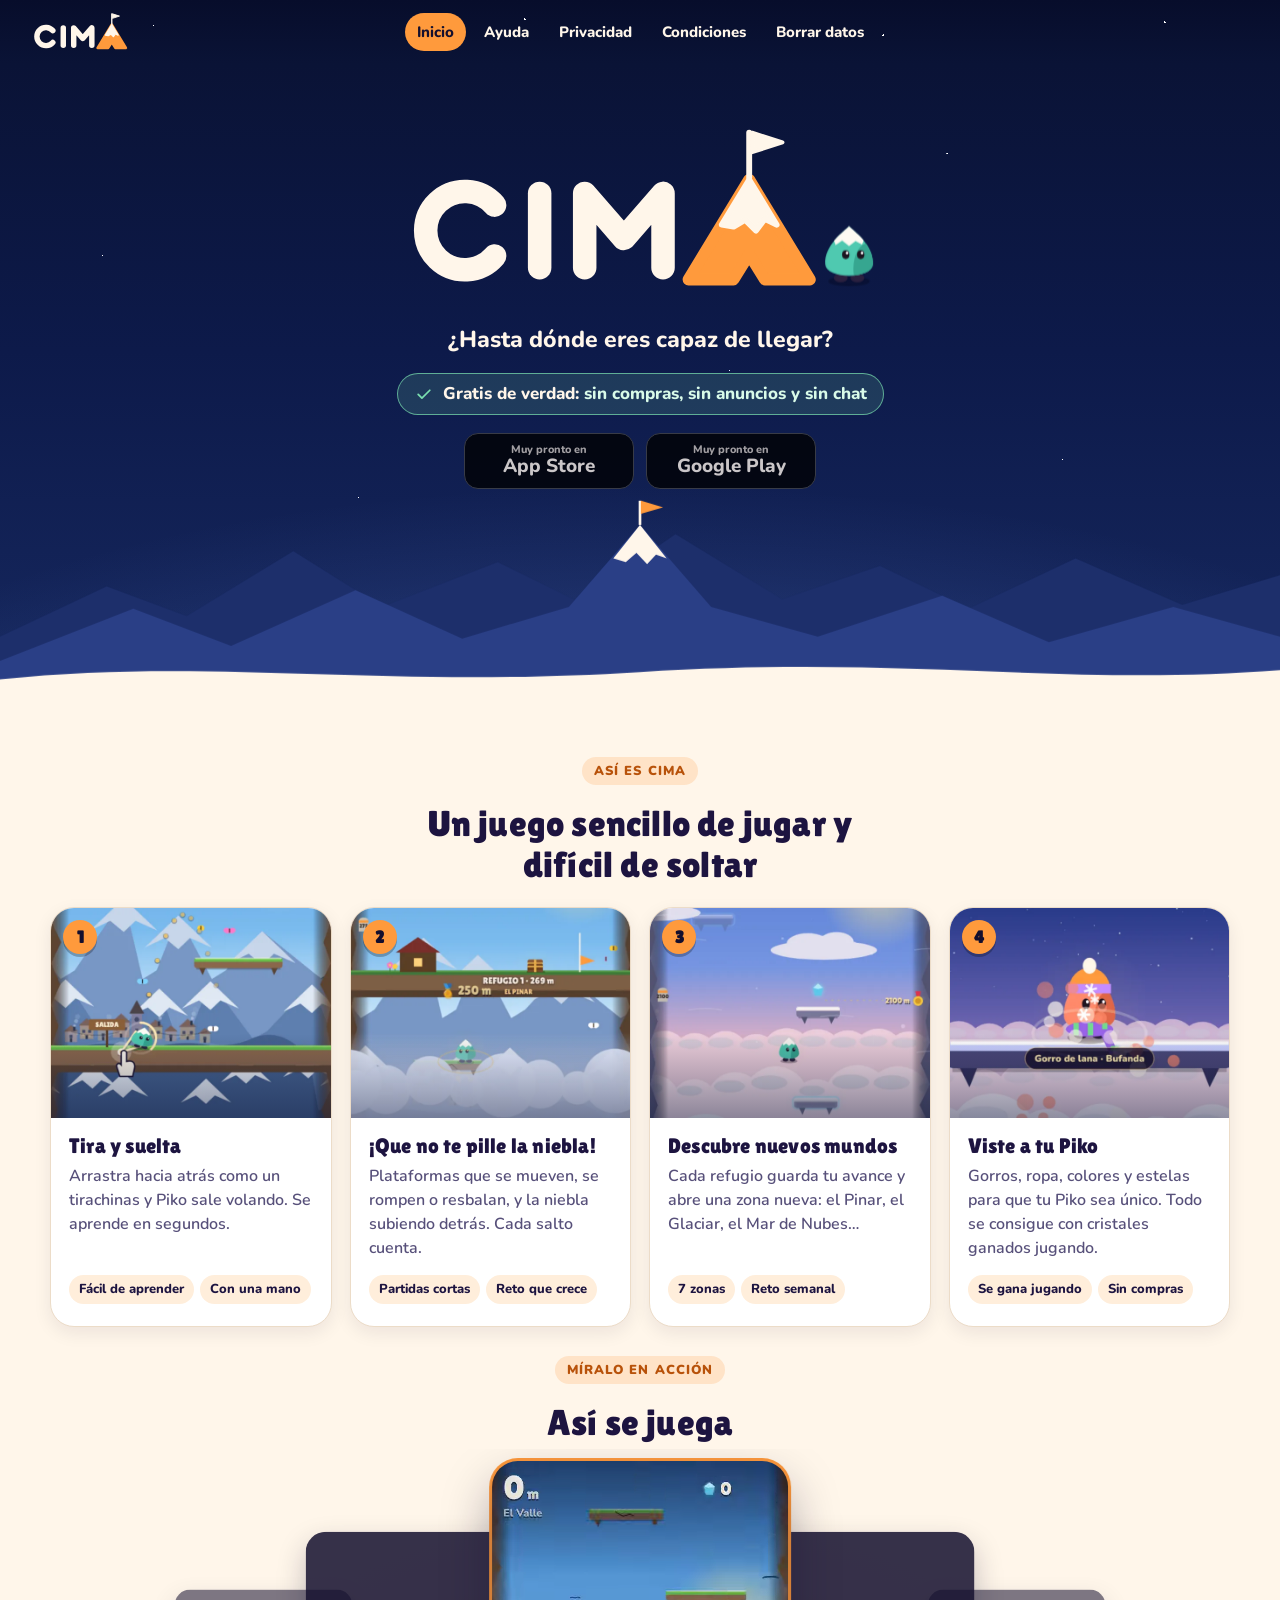
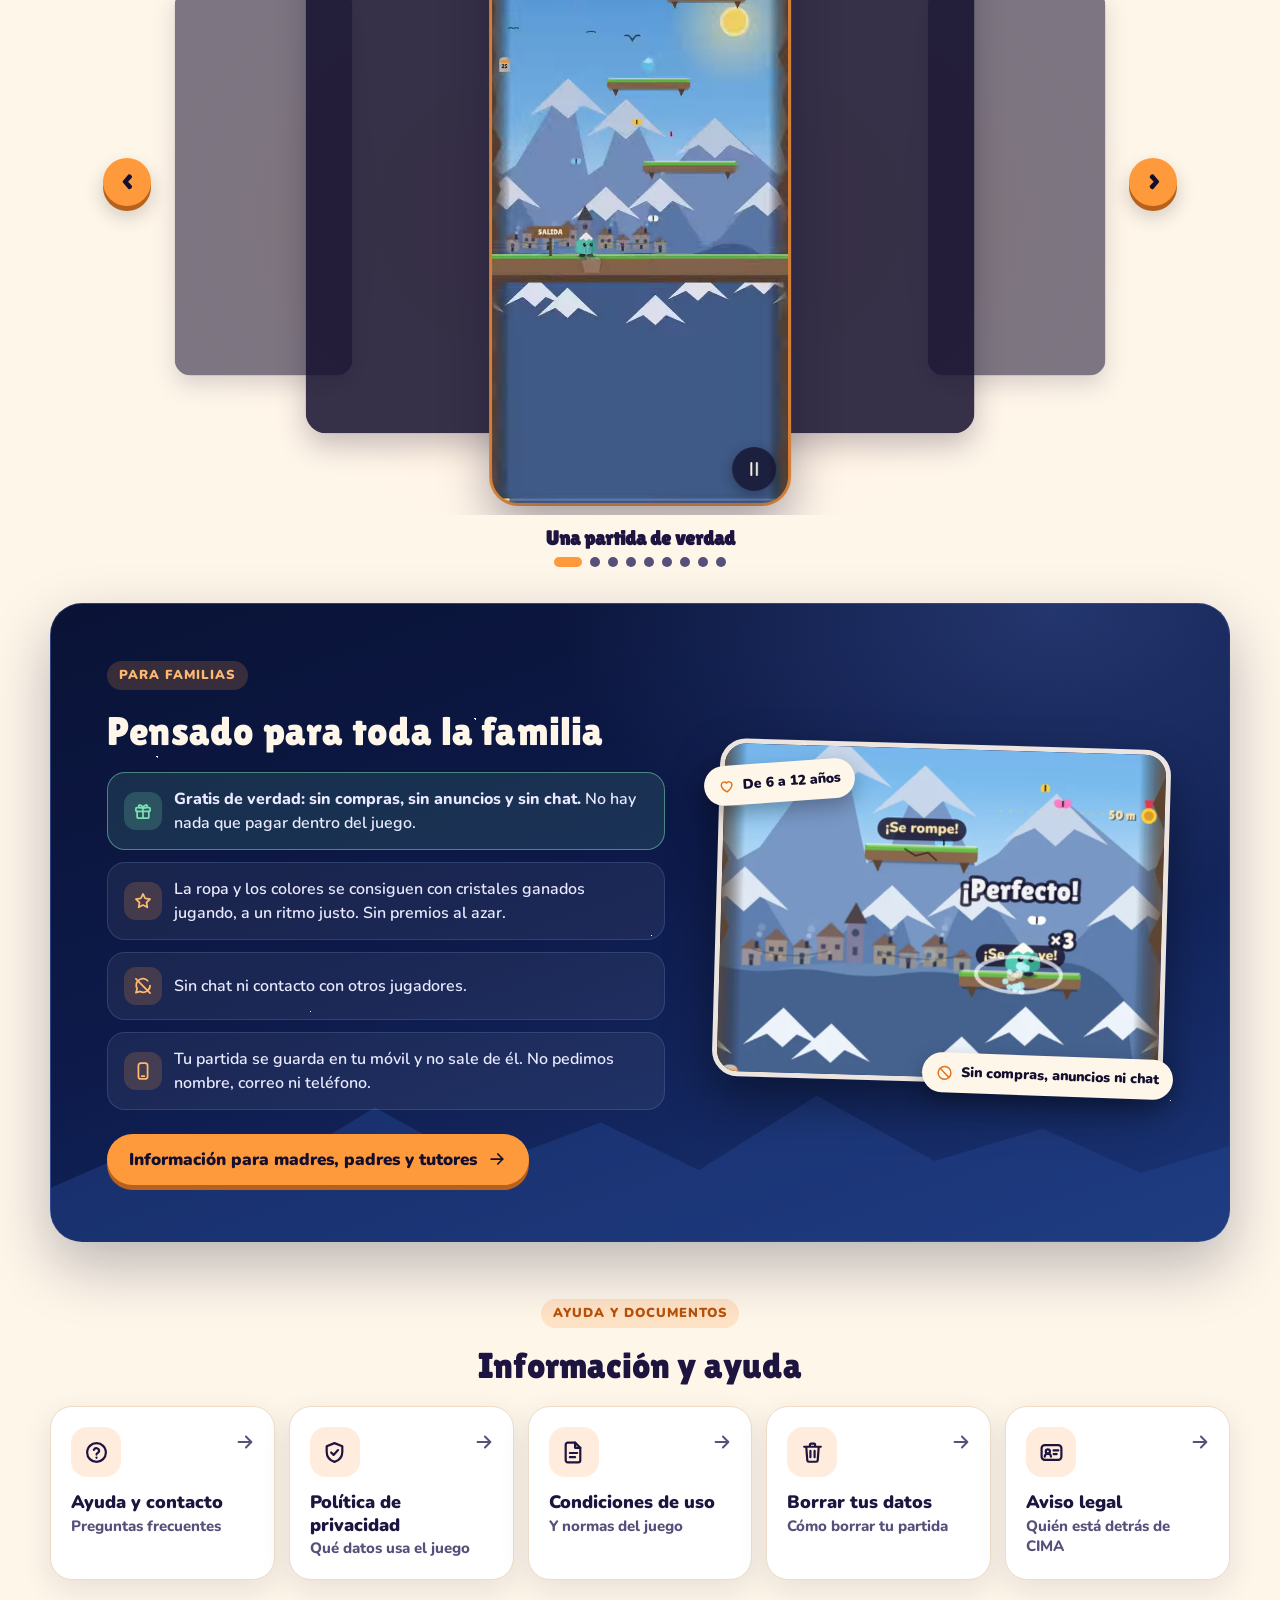
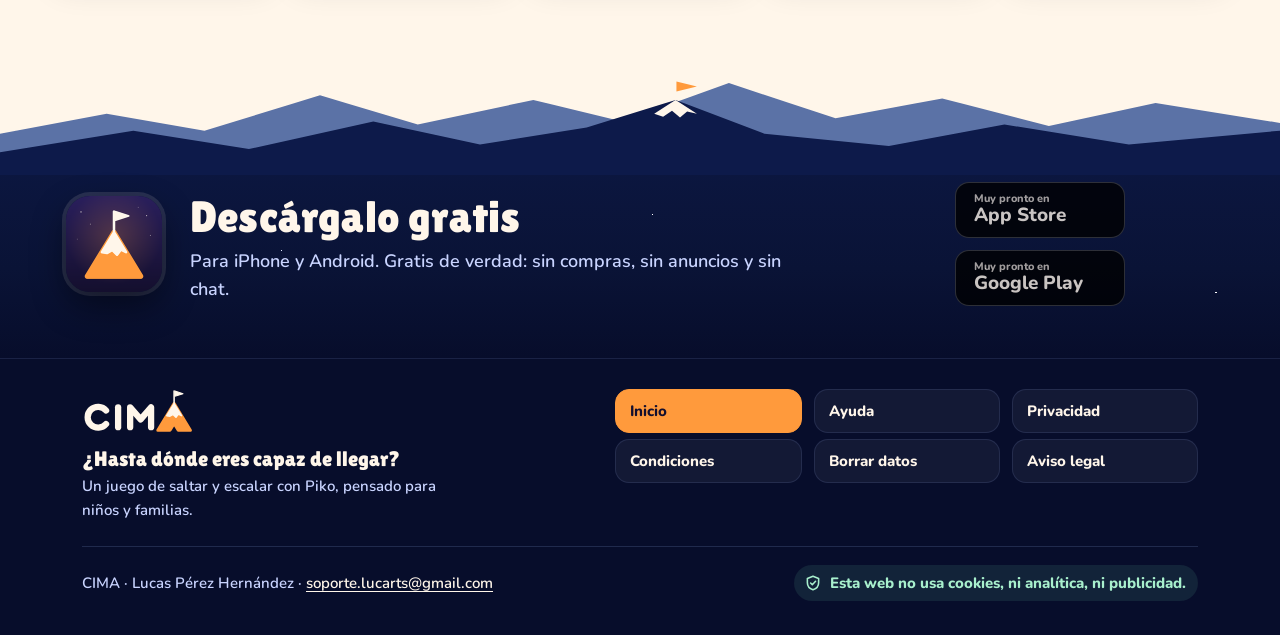
==== index.html @ 3996c9a4 "Add files via upload" ====
<!doctype html>
<html lang="es">
<head>
<meta charset="utf-8">
<meta name="viewport" content="width=device-width,initial-scale=1">
<title>CIMA · Salta hasta la cumbre</title>
<meta name="description" content="CIMA es un juego de saltar y escalar con Piko, pensado para niños y familias. Gratis de verdad: sin compras, sin anuncios y sin chat.">
<meta name="color-scheme" content="dark light">
<meta name="theme-color" content="#140f2e" media="(prefers-color-scheme: dark)">
<meta name="theme-color" content="#fff6ea" media="(prefers-color-scheme: light)">
<meta name="referrer" content="no-referrer">
<link rel="canonical" href="https://lucappsarts.github.io/cima/">
<meta property="og:type" content="website">
<meta property="og:site_name" content="CIMA">
<meta property="og:locale" content="es_ES">
<meta property="og:url" content="https://lucappsarts.github.io/cima/">
<meta property="og:title" content="CIMA · Salta hasta la cumbre">
<meta property="og:description" content="CIMA es un juego de saltar y escalar con Piko, pensado para niños y familias. Gratis de verdad: sin compras, sin anuncios y sin chat.">
<meta property="og:image" content="https://lucappsarts.github.io/cima/img/compartir.png?v=4">
<meta property="og:image:width" content="1024">
<meta property="og:image:height" content="500">
<meta property="og:image:alt" content="CIMA, el juego de saltar y escalar con Piko">
<meta name="twitter:card" content="summary_large_image">
<meta name="twitter:title" content="CIMA · Salta hasta la cumbre">
<meta name="twitter:description" content="CIMA es un juego de saltar y escalar con Piko, pensado para niños y familias. Gratis de verdad: sin compras, sin anuncios y sin chat.">
<meta name="twitter:image" content="https://lucappsarts.github.io/cima/img/compartir.png?v=4">
<link rel="icon" type="image/png" href="favicon.png">
<link rel="apple-touch-icon" href="img/apple-touch-icon.png">
<link rel="stylesheet" href="estilo.css?v=20261030a">
</head>
<body>
<svg class="sprite" width="0" height="0" aria-hidden="true" focusable="false"><defs><symbol fill="none" stroke="currentColor" stroke-width="2.1" stroke-linecap="round" stroke-linejoin="round" id="i-peak" viewBox="0 0 24 24"><path d="M2.5 20 9.5 8.5l3.5 5.5 2.5-3.5 6 9.5z"/><path d="M9.5 8.5v-5l4 1.6-4 1.6"/></symbol><symbol fill="none" stroke="currentColor" stroke-width="2.1" stroke-linecap="round" stroke-linejoin="round" id="i-mail" viewBox="0 0 24 24"><rect x="3" y="5" width="18" height="14" rx="3"/><path d="m4 7.5 8 5.5 8-5.5"/></symbol><symbol fill="none" stroke="currentColor" stroke-width="2.1" stroke-linecap="round" stroke-linejoin="round" id="i-device" viewBox="0 0 24 24"><rect x="6.5" y="2.5" width="11" height="19" rx="3"/><path d="M10.5 18.2h3"/></symbol><symbol fill="none" stroke="currentColor" stroke-width="2.1" stroke-linecap="round" stroke-linejoin="round" id="i-gem" viewBox="0 0 24 24"><path d="M6 3.5h12l3.5 5L12 20.5 2.5 8.5z"/><path d="M2.5 8.5h19M9 3.5l3 5 3-5M8.5 8.5l3.5 12 3.5-12"/></symbol><symbol fill="none" stroke="currentColor" stroke-width="2.1" stroke-linecap="round" stroke-linejoin="round" id="i-trash" viewBox="0 0 24 24"><path d="M4 6.5h16M9.5 6.5v-2a1 1 0 0 1 1-1h3a1 1 0 0 1 1 1v2M6 6.5l1 13a1.5 1.5 0 0 0 1.5 1.4h7a1.5 1.5 0 0 0 1.5-1.4l1-13M10 10.5v6M14 10.5v6"/></symbol><symbol fill="none" stroke="currentColor" stroke-width="2.1" stroke-linecap="round" stroke-linejoin="round" id="i-alert" viewBox="0 0 24 24"><path d="M10.3 4.2 2.6 17.6a2 2 0 0 0 1.7 2.9h15.4a2 2 0 0 0 1.7-2.9L13.7 4.2a2 2 0 0 0-3.4 0z"/><path d="M12 9.5V14M12 17.2v.1"/></symbol><symbol fill="none" stroke="currentColor" stroke-width="2.1" stroke-linecap="round" stroke-linejoin="round" id="i-smile" viewBox="0 0 24 24"><circle cx="12" cy="12" r="9"/><path d="M8.5 14.5c1.8 2 5.2 2 7 0M9 9.5v.5M15 9.5v.5"/></symbol><symbol fill="none" stroke="currentColor" stroke-width="2.1" stroke-linecap="round" stroke-linejoin="round" id="i-cake" viewBox="0 0 24 24"><path d="M4 20.5h16M5 20.5v-7a2 2 0 0 1 2-2h10a2 2 0 0 1 2 2v7"/><path d="M5 15.5c1.5 1.2 3 1.2 4.5 0s3-1.2 4.5 0 3 1.2 4.5 0M12 11.5v-3M12 6c-.9-.8-.9-1.9 0-3.3.9 1.4.9 2.5 0 3.3z"/></symbol><symbol fill="none" stroke="currentColor" stroke-width="2.1" stroke-linecap="round" stroke-linejoin="round" id="i-family" viewBox="0 0 24 24"><circle cx="7.5" cy="5.5" r="2.5"/><circle cx="16.5" cy="5.5" r="2.5"/><circle cx="12" cy="12.5" r="2"/><path d="M3 20v-5.5a4.5 4.5 0 0 1 7.2-3.6M21 20v-5.5a4.5 4.5 0 0 0-7.2-3.6M8.8 20.5V19a3.2 3.2 0 0 1 6.4 0v1.5"/></symbol><symbol fill="none" stroke="currentColor" stroke-width="2.1" stroke-linecap="round" stroke-linejoin="round" id="i-ban" viewBox="0 0 24 24"><circle cx="12" cy="12" r="9"/><path d="m5.7 5.7 12.6 12.6"/></symbol><symbol fill="none" stroke="currentColor" stroke-width="2.1" stroke-linecap="round" stroke-linejoin="round" id="i-game" viewBox="0 0 24 24"><path d="M7 7.5h10a5 5 0 0 1 4.8 6.3l-.8 3a2.6 2.6 0 0 1-4.4 1.1L14.5 16h-5l-2.1 1.9A2.6 2.6 0 0 1 3 16.8l-.8-3A5 5 0 0 1 7 7.5z"/><path d="M8 10.5v3M6.5 12h3M15.5 11.2v.1M17.5 13v.1"/></symbol><symbol fill="none" stroke="currentColor" stroke-width="2.1" stroke-linecap="round" stroke-linejoin="round" id="i-shirt" viewBox="0 0 24 24"><path d="M8.5 3.5 3 6.5l2 4.2 2-.9v10.7h10V9.8l2 .9 2-4.2-5.5-3c-.5 1.6-1.9 2.6-3.5 2.6S9 5.1 8.5 3.5z"/></symbol><symbol fill="none" stroke="currentColor" stroke-width="2.1" stroke-linecap="round" stroke-linejoin="round" id="i-gift" viewBox="0 0 24 24"><rect x="3.5" y="8" width="17" height="4.5" rx="1"/><path d="M5 12.5v7a1 1 0 0 0 1 1h12a1 1 0 0 0 1-1v-7M12 8v12.5M12 8C10.5 4 6.5 4 7 6.5S12 8 12 8zm0 0c1.5-4 5.5-4 5-1.5S12 8 12 8z"/></symbol><symbol fill="none" stroke="currentColor" stroke-width="2.1" stroke-linecap="round" stroke-linejoin="round" id="i-heart" viewBox="0 0 24 24"><path d="M12 20s-7.5-4.5-7.5-10A4.2 4.2 0 0 1 12 7.6 4.2 4.2 0 0 1 19.5 10c0 5.5-7.5 10-7.5 10z"/></symbol><symbol fill="none" stroke="currentColor" stroke-width="2.1" stroke-linecap="round" stroke-linejoin="round" id="i-user" viewBox="0 0 24 24"><circle cx="12" cy="8" r="4"/><path d="M4.5 20.5a7.5 7.5 0 0 1 15 0"/></symbol><symbol fill="none" stroke="currentColor" stroke-width="2.1" stroke-linecap="round" stroke-linejoin="round" id="i-image" viewBox="0 0 24 24"><rect x="3" y="4" width="18" height="16" rx="3"/><circle cx="9" cy="9.5" r="1.8"/><path d="m4 18 5-5 4 4 2.5-2.5L20 19"/></symbol><symbol fill="none" stroke="currentColor" stroke-width="2.1" stroke-linecap="round" stroke-linejoin="round" id="i-shield" viewBox="0 0 24 24"><path d="M12 3 4.5 6v5.5c0 4.5 3.2 8 7.5 9.5 4.3-1.5 7.5-5 7.5-9.5V6z"/><path d="m8.8 12 2.3 2.3 4.3-4.6"/></symbol><symbol fill="none" stroke="currentColor" stroke-width="2.1" stroke-linecap="round" stroke-linejoin="round" id="i-lock" viewBox="0 0 24 24"><rect x="4.5" y="10.5" width="15" height="10" rx="2.5"/><path d="M8 10.5v-3a4 4 0 0 1 8 0v3M12 14.5V17"/></symbol><symbol fill="none" stroke="currentColor" stroke-width="2.1" stroke-linecap="round" stroke-linejoin="round" id="i-chatoff" viewBox="0 0 24 24"><path d="M20.5 11.5a8 8 0 0 1-11.8 7L3.5 20 5 15.4a8 8 0 0 1 12.6-9.7"/><path d="m3.5 3.5 17 17"/></symbol><symbol fill="none" stroke="currentColor" stroke-width="2.1" stroke-linecap="round" stroke-linejoin="round" id="i-help" viewBox="0 0 24 24"><circle cx="12" cy="12" r="9"/><path d="M9.5 9.5a2.6 2.6 0 0 1 5 1c0 1.7-2.5 2-2.5 3.5M12 17v.1"/></symbol><symbol fill="none" stroke="currentColor" stroke-width="2.1" stroke-linecap="round" stroke-linejoin="round" id="i-doc" viewBox="0 0 24 24"><path d="M6.5 2.5h7l5 5v12a2 2 0 0 1-2 2h-10a2 2 0 0 1-2-2v-15a2 2 0 0 1 2-2z"/><path d="M13.5 2.5v5h5M8.5 12.5h7M8.5 16.5h5"/></symbol><symbol fill="none" stroke="currentColor" stroke-width="2.1" stroke-linecap="round" stroke-linejoin="round" id="i-idcard" viewBox="0 0 24 24"><rect x="2.5" y="5" width="19" height="14" rx="3"/><circle cx="8.5" cy="11" r="2"/><path d="M5.5 16a3 3 0 0 1 6 0M14 10h4.5M14 13.5h3"/></symbol><symbol fill="none" stroke="currentColor" stroke-width="2.1" stroke-linecap="round" stroke-linejoin="round" id="i-arrow-r" viewBox="0 0 24 24"><path d="M5 12h14M13 6l6 6-6 6"/></symbol><symbol fill="none" stroke="currentColor" stroke-width="2.1" stroke-linecap="round" stroke-linejoin="round" id="i-arrow-up" viewBox="0 0 24 24"><path d="M12 19V5M6 11l6-6 6 6"/></symbol><symbol fill="none" stroke="currentColor" stroke-width="2.1" stroke-linecap="round" stroke-linejoin="round" id="i-check" viewBox="0 0 24 24"><path d="m5 12.5 4.5 4.5L19 7.5"/></symbol><symbol fill="none" stroke="currentColor" stroke-width="2.1" stroke-linecap="round" stroke-linejoin="round" id="i-star" viewBox="0 0 24 24"><path d="m12 3.5 2.6 5.3 5.9.9-4.3 4.1 1 5.8L12 16.9l-5.2 2.7 1-5.8-4.3-4.1 5.9-.9z"/></symbol><symbol fill="none" stroke="currentColor" stroke-width="2.1" stroke-linecap="round" stroke-linejoin="round" id="i-bag" viewBox="0 0 24 24"><path d="M5 7.5h14l-1.2 12a1.5 1.5 0 0 1-1.5 1.4H7.7a1.5 1.5 0 0 1-1.5-1.4z"/><path d="M8.5 9.5V7a3.5 3.5 0 0 1 7 0v2.5"/></symbol><symbol fill="none" stroke="currentColor" stroke-width="2.1" stroke-linecap="round" stroke-linejoin="round" id="i-chat" viewBox="0 0 24 24"><path d="M20.5 11.5a8 8 0 0 1-11.8 7L3.5 20 5 15.4a8 8 0 1 1 15.5-3.9z"/><path d="M8.5 11.5h.1M12 11.5h.1M15.5 11.5h.1"/></symbol><symbol fill="none" stroke="currentColor" stroke-width="2.1" stroke-linecap="round" stroke-linejoin="round" id="i-phone" viewBox="0 0 24 24"><path d="M5 3.5h3.5l1.8 4.5-2.3 1.5a11 11 0 0 0 6.5 6.5l1.5-2.3 4.5 1.8V19a1.5 1.5 0 0 1-1.5 1.5A16 16 0 0 1 3.5 5 1.5 1.5 0 0 1 5 3.5z"/></symbol><symbol fill="none" stroke="currentColor" stroke-width="2.1" stroke-linecap="round" stroke-linejoin="round" id="i-clock" viewBox="0 0 24 24"><circle cx="12" cy="12" r="9"/><path d="M12 7v5l3 2"/></symbol><symbol fill="none" stroke="currentColor" stroke-width="2.1" stroke-linecap="round" stroke-linejoin="round" id="i-download" viewBox="0 0 24 24"><path d="M12 3.5v11M7 10l5 5 5-5M4.5 19.5h15"/></symbol><symbol fill="none" stroke="currentColor" stroke-width="2.1" stroke-linecap="round" stroke-linejoin="round" id="i-scale" viewBox="0 0 24 24"><path d="M12 3.5v17M7 20.5h10M5 7h14M5 7l-2.5 6a2.5 2.5 0 0 0 5 0zM19 7l-2.5 6a2.5 2.5 0 0 0 5 0z"/></symbol><symbol fill="none" stroke="currentColor" stroke-width="2.1" stroke-linecap="round" stroke-linejoin="round" id="i-link" viewBox="0 0 24 24"><path d="M10 14a4 4 0 0 0 5.7 0l3-3a4 4 0 0 0-5.7-5.7l-1 1"/><path d="M14 10a4 4 0 0 0-5.7 0l-3 3a4 4 0 0 0 5.7 5.7l1-1"/></symbol><symbol fill="none" stroke="currentColor" stroke-width="2.1" stroke-linecap="round" stroke-linejoin="round" id="i-compass" viewBox="0 0 24 24"><circle cx="12" cy="12" r="9"/><path d="m15.5 8.5-2 5-5 2 2-5z"/></symbol><symbol fill="none" stroke="currentColor" stroke-width="2.1" stroke-linecap="round" stroke-linejoin="round" id="i-school" viewBox="0 0 24 24"><path d="m2.5 9 9.5-5 9.5 5-9.5 5z"/><path d="M6.5 11v5c1.5 1.5 3.5 2.2 5.5 2.2s4-.7 5.5-2.2v-5M21.5 9v5"/></symbol><symbol fill="none" stroke="currentColor" stroke-width="2.1" stroke-linecap="round" stroke-linejoin="round" id="i-tag" viewBox="0 0 24 24"><path d="M3.5 12.2V4.5a1 1 0 0 1 1-1h7.7l8.3 8.3a1.5 1.5 0 0 1 0 2.1l-6.6 6.6a1.5 1.5 0 0 1-2.1 0z"/><circle cx="8" cy="8" r="1.3"/></symbol><symbol fill="none" stroke="currentColor" stroke-width="2.1" stroke-linecap="round" stroke-linejoin="round" id="i-sliders" viewBox="0 0 24 24"><path d="M4 7h10M18 7h2M4 17h4M12 17h8"/><circle cx="16" cy="7" r="2"/><circle cx="10" cy="17" r="2"/></symbol><symbol fill="none" stroke="currentColor" stroke-width="2.1" stroke-linecap="round" stroke-linejoin="round" id="i-wifi" viewBox="0 0 24 24"><path d="M2.5 9a14 14 0 0 1 19 0M5.5 12.3a9.5 9.5 0 0 1 13 0M8.6 15.6a5 5 0 0 1 6.8 0M12 19v.1"/></symbol><symbol fill="none" stroke="currentColor" stroke-width="2.1" stroke-linecap="round" stroke-linejoin="round" id="i-pause" viewBox="0 0 24 24"><path d="M9 5.5v13M15 5.5v13"/></symbol><symbol fill="none" stroke="currentColor" stroke-width="2.1" stroke-linecap="round" stroke-linejoin="round" id="i-play" viewBox="0 0 24 24"><path d="M8 5.2v13.6a.8.8 0 0 0 1.2.7l10.6-6.8a.8.8 0 0 0 0-1.4L9.2 4.5A.8.8 0 0 0 8 5.2z"/></symbol></defs></svg>
<a class="skip" href="#contenido">Saltar al contenido</a>
<header class="top"><div class="in">
  <a class="brand" href="index.html" aria-label="CIMA, inicio"><img class="logo-oscuro" src="img/logo-sobre-oscuro.svg" alt="CIMA" width="146" height="60"><img class="logo-claro" src="img/logo-sobre-claro.svg" alt="CIMA" width="146" height="60"></a>
  <button class="menu-btn" type="button" aria-expanded="false" aria-controls="menu-principal" aria-label="Abrir menú"><span></span><span></span><span></span></button>
  <nav class="menu" id="menu-principal" aria-label="Secciones"><a href="index.html" aria-current="page">Inicio</a><a href="soporte.html">Ayuda</a><a href="privacidad.html">Privacidad</a><a href="condiciones.html">Condiciones</a><a href="borrar-cuenta.html">Borrar datos</a></nav>
</div></header>
<section class="hero">
  <h1 class="sr">CIMA, el juego de saltar y escalar con Piko</h1>
  <p><svg class="logo wave" viewBox="-14 -66 482 192" width="473" height="188" role="img" aria-label="CIMA">
    <g fill="none" stroke="#fff6ea" stroke-width="24" stroke-linecap="round" stroke-linejoin="round">
      <path class="l l1" d="M78 24 A40 40 0 1 0 78 76"/><path class="l l2" d="M124 12 V88"/><path class="l l3" d="M170 88 V12 L210 58 L250 12 V88"/>
    </g>
    <g class="l l4">
      <path d="M276 100 L338 -2 L400 100 L354 100 L338 74 L322 100 Z" fill="#ff9a3c" stroke="#ff9a3c" stroke-width="12" stroke-linejoin="round"/>
      <path d="M338 -2 L366 44 L354 38 L345 50 L334 39 L322 46 L310 44 Z" fill="#fff6ea" stroke="#fff6ea" stroke-width="6" stroke-linejoin="round"/>
      <path d="M338 -4 V-50" stroke="#fff6ea" stroke-width="6" stroke-linecap="round"/><path class="flagc" d="M341 -50 L372 -40 L341 -30 Z" fill="#fff6ea" stroke="#fff6ea" stroke-width="4" stroke-linejoin="round"/>
    </g>
    <!-- Piko, copiado del dibujo del juego (heroBody + heroFace de game.js, PR=13, sin ropa): sube saltando por las letras y se posa en la cima de la A -->
    <defs><clipPath id="pikoCuerpo"><path d="M0-32C3-29 14.95-20.8 14.3-9.1 13.65 0-13.65 0-14.3-9.1-14.95-20.8-3-29 0-32Z"/></clipPath></defs>
    <!-- Estela de escalada: la ruta de puntos que deja Piko al saltar (como las marcas de una vía) y nubecitas de magnesio al aterrizar -->
    <g class="piko-ruta" aria-hidden="true"><circle cx="41.6" cy="8.9" r="2.6" fill="#ffcf5c" style="animation-delay:0.684s"/><circle cx="41.9" cy="-6.9" r="1.8" fill="#fff6ea" style="animation-delay:0.719s"/><circle cx="42.2" cy="-20.8" r="2.6" fill="#ff9a3c" style="animation-delay:0.753s"/><circle cx="42.6" cy="-36.6" r="1.8" fill="#ffcf5c" style="animation-delay:0.799s"/><circle cx="43.2" cy="-51.7" r="2.6" fill="#fff6ea" style="animation-delay:0.856s"/><circle cx="44.0" cy="-64.8" r="1.8" fill="#ff9a3c" style="animation-delay:0.949s"/><circle cx="46.7" cy="-51.2" r="2.6" fill="#ffcf5c" style="animation-delay:1.259s"/><circle cx="47.6" cy="-37.6" r="1.8" fill="#fff6ea" style="animation-delay:1.362s"/><circle cx="58.6" cy="-45.9" r="2.6" fill="#ff9a3c" style="animation-delay:1.742s"/><circle cx="67.9" cy="-55.0" r="1.8" fill="#ffcf5c" style="animation-delay:1.822s"/><circle cx="79.9" cy="-61.3" r="2.6" fill="#fff6ea" style="animation-delay:1.926s"/><circle cx="93.2" cy="-60.9" r="1.8" fill="#ff9a3c" style="animation-delay:2.041s"/><circle cx="105.2" cy="-53.5" r="2.6" fill="#ffcf5c" style="animation-delay:2.144s"/><circle cx="114.5" cy="-43.4" r="1.8" fill="#fff6ea" style="animation-delay:2.225s"/><circle cx="122.5" cy="-31.6" r="2.6" fill="#ff9a3c" style="animation-delay:2.294s"/><circle cx="133.6" cy="-41.1" r="1.8" fill="#ffcf5c" style="animation-delay:2.616s"/><circle cx="144.2" cy="-52.1" r="2.6" fill="#fff6ea" style="animation-delay:2.685s"/><circle cx="154.8" cy="-60.7" r="1.8" fill="#ff9a3c" style="animation-delay:2.754s"/><circle cx="167.1" cy="-67.7" r="2.6" fill="#ffcf5c" style="animation-delay:2.834s"/><circle cx="181.2" cy="-71.7" r="1.8" fill="#fff6ea" style="animation-delay:2.926s"/><circle cx="195.3" cy="-71.3" r="2.6" fill="#ff9a3c" style="animation-delay:3.018s"/><circle cx="209.4" cy="-66.6" r="1.8" fill="#ffcf5c" style="animation-delay:3.111s"/><circle cx="221.8" cy="-58.8" r="2.6" fill="#fff6ea" style="animation-delay:3.191s"/><circle cx="232.4" cy="-49.6" r="1.8" fill="#ff9a3c" style="animation-delay:3.26s"/><circle cx="242.9" cy="-38.1" r="2.6" fill="#ffcf5c" style="animation-delay:3.329s"/><circle cx="257.3" cy="-39.9" r="1.8" fill="#fff6ea" style="animation-delay:3.662s"/><circle cx="265.5" cy="-50.8" r="2.6" fill="#ff9a3c" style="animation-delay:3.708s"/><circle cx="275.7" cy="-62.5" r="1.8" fill="#ffcf5c" style="animation-delay:3.766s"/><circle cx="285.9" cy="-72.0" r="2.6" fill="#fff6ea" style="animation-delay:3.824s"/><circle cx="298.2" cy="-80.5" r="1.8" fill="#ff9a3c" style="animation-delay:3.892s"/><circle cx="310.5" cy="-85.9" r="2.6" fill="#ffcf5c" style="animation-delay:3.962s"/><circle cx="324.8" cy="-88.0" r="1.8" fill="#fff6ea" style="animation-delay:4.042s"/><circle cx="339.1" cy="-85.8" r="2.6" fill="#ff9a3c" style="animation-delay:4.123s"/><circle cx="351.4" cy="-79.6" r="1.8" fill="#ffcf5c" style="animation-delay:4.191s"/><circle cx="361.7" cy="-71.5" r="2.6" fill="#fff6ea" style="animation-delay:4.249s"/><circle cx="371.9" cy="-60.9" r="1.8" fill="#ff9a3c" style="animation-delay:4.306s"/><circle cx="380.1" cy="-50.5" r="2.6" fill="#ffcf5c" style="animation-delay:4.353s"/><circle cx="388.3" cy="-38.6" r="1.8" fill="#fff6ea" style="animation-delay:4.399s"/><circle cx="396.4" cy="-25.1" r="2.6" fill="#ff9a3c" style="animation-delay:4.444s"/><circle cx="404.6" cy="-10.0" r="1.8" fill="#ffcf5c" style="animation-delay:4.49s"/><circle cx="410.8" cy="2.4" r="2.6" fill="#fff6ea" style="animation-delay:4.525s"/><circle cx="416.9" cy="15.7" r="1.8" fill="#ff9a3c" style="animation-delay:4.559s"/><circle cx="423.1" cy="29.9" r="2.6" fill="#ffcf5c" style="animation-delay:4.594s"/><circle cx="429.2" cy="45.1" r="1.8" fill="#fff6ea" style="animation-delay:4.628s"/><circle cx="435.3" cy="61.1" r="2.6" fill="#ff9a3c" style="animation-delay:4.663s"/></g>
    <g class="piko-magnesio" aria-hidden="true"><circle cx="34" cy="-7" r="5" style="--px:-14px;animation-delay:1.404s"/><circle cx="62" cy="-7" r="5" style="--px:14px;animation-delay:1.404s"/><circle cx="110" cy="-5" r="5" style="--px:-14px;animation-delay:2.307s"/><circle cx="138" cy="-5" r="5" style="--px:14px;animation-delay:2.307s"/><circle cx="236" cy="-5" r="5" style="--px:-14px;animation-delay:3.375s"/><circle cx="264" cy="-5" r="5" style="--px:14px;animation-delay:3.375s"/><circle cx="426" cy="98" r="5" style="--px:-14px;animation-delay:4.689s"/><circle cx="454" cy="98" r="5" style="--px:14px;animation-delay:4.689s"/></g>
    <g class="piko-ride" aria-hidden="true"><g class="piko-x"><g class="piko-y"><g class="piko-sq"><g transform="scale(1.7)">
      <ellipse cx="0" cy="1" rx="12.35" ry="3" fill="rgba(6,4,20,.3)"/>
      <g class="piko-alas" fill="rgba(255,246,234,.92)" stroke="rgba(20,15,46,.5)" stroke-width="1">
        <g transform="translate(-11.7 -14.95)"><path class="ala ala-i" d="M0 0Q-16-12-20 2-13 0-14 6-8 3 0 6Z"/></g>
        <g transform="translate(11.7 -14.95)"><path class="ala ala-d" d="M0 0Q16-12 20 2 13 0 14 6 8 3 0 6Z"/></g>
      </g>
      <ellipse cx="-5" cy="-1" rx="4.2" ry="2.6" fill="#2b2140"/><ellipse cx="5" cy="-1" rx="4.2" ry="2.6" fill="#2b2140"/>
      <path d="M0-32C3-29 14.95-20.8 14.3-9.1 13.65 0-13.65 0-14.3-9.1-14.95-20.8-3-29 0-32Z" fill="#4fc9b0"/>
      <g clip-path="url(#pikoCuerpo)"><ellipse cx="11.7" cy="-6.5" rx="9.1" ry="15.6" fill="#36a690"/><path d="M-13-34H13L7.8-21.06 3.9-23.14 0-20.15-4.16-23.4-8.06-20.8Z" fill="#fdfaf2"/></g>
      <ellipse cx="-2" cy="-15" rx="2.2" ry="2.6" fill="#1d1420"/><ellipse cx="7" cy="-15" rx="2.2" ry="2.6" fill="#1d1420"/>
      <circle cx="-1.2" cy="-16" r=".8" fill="#fff"/><circle cx="7.8" cy="-16" r=".8" fill="#fff"/>
    </g></g></g></g>
    <g class="piko-chispas" transform="translate(440 88)"><circle style="--dx:-22px;--dy:-14px" r="2.4" fill="#ffcf5c"/><circle style="--dx:22px;--dy:-16px" r="2.4" fill="#5fd0f5"/><circle style="--dx:-30px;--dy:2px" r="2" fill="#fff6ea"/><circle style="--dx:30px;--dy:4px" r="2" fill="#ffcf5c"/><circle style="--dx:-12px;--dy:-26px" r="1.8" fill="#5fd0f5"/><circle style="--dx:14px;--dy:-28px" r="1.8" fill="#fff6ea"/></g></g>
  </svg></p>
  <p class="pitch">¿Hasta dónde eres capaz de llegar?</p>
  <p class="gratis"><svg class="i" aria-hidden="true" focusable="false" fill="none" stroke="currentColor" width="1em" height="1em"><use href="#i-check"/></svg><span><b>Gratis de verdad:</b> sin compras, sin anuncios y sin chat</span></p>
  <div class="badges" role="list">
    <!-- Cuando la ficha esté publicada, cambia cada <span class="badge pronto"> por un enlace <a class="badge" href="…"> a la tienda y usa las insignias oficiales de Apple y Google. -->
    <span class="badge pronto" role="listitem"><small>Muy pronto en</small><b>App Store</b></span>
    <span class="badge pronto" role="listitem"><small>Muy pronto en</small><b>Google Play</b></span>
  </div>
  <svg class="peaks" viewBox="0 0 1440 220" preserveAspectRatio="none" aria-hidden="true">
    <path class="far" d="M0 150 L120 96 L210 128 L330 58 L430 118 L560 70 L650 112 L760 40 L880 110 L990 74 L1090 120 L1210 66 L1330 116 L1440 84 V220 H0 Z"/>
    <path class="mid" d="M0 176 L150 120 L260 160 L400 100 L520 152 L640 118 L720 30 L800 118 L920 150 L1060 106 L1180 156 L1320 118 L1440 150 V220 H0 Z"/>
    <path class="snow" d="M690 66 L720 30 L750 66 L738 62 L728 72 L716 60 L704 70 Z"/>
    <g class="flag"><path d="M720 30 V4" /><path class="cloth" d="M721 4 L746 11 L721 18 Z"/></g>
    <path class="front" d="M0 220 V196 C240 172 420 206 720 188 C1020 170 1200 204 1440 186 V220 Z"/>
  </svg>
</section>
<main id="contenido">

<section class="feats" aria-labelledby="asies">
  <p class="kicker">Así es CIMA</p>
  <h2 id="asies">Un juego sencillo de jugar y difícil de soltar</h2>
  <div class="fgrid">
    <article class="fcard">
      <figure><img src="img/juego/tira.webp?v=4" alt="" width="640" height="480" loading="lazy" decoding="async"><span class="num">1</span></figure>
      <div class="fbody"><h3>Tira y suelta</h3><p>Arrastra hacia atrás como un tirachinas y Piko sale volando. Se aprende en segundos.</p><ul class="tags"><li>Fácil de aprender</li><li>Con una mano</li></ul></div>
    </article>
    <article class="fcard">
      <figure><img src="img/juego/niebla.webp?v=4" alt="" width="640" height="480" loading="lazy" decoding="async"><span class="num">2</span></figure>
      <div class="fbody"><h3>¡Que no te pille la niebla!</h3><p>Plataformas que se mueven, se rompen o resbalan, y la niebla subiendo detrás. Cada salto cuenta.</p><ul class="tags"><li>Partidas cortas</li><li>Reto que crece</li></ul></div>
    </article>
    <article class="fcard">
      <figure><img src="img/juego/mundos.webp?v=4" alt="" width="640" height="480" loading="lazy" decoding="async"><span class="num">3</span></figure>
      <div class="fbody"><h3>Descubre nuevos mundos</h3><p>Cada refugio guarda tu avance y abre una zona nueva: el Pinar, el Glaciar, el Mar de Nubes…</p><ul class="tags"><li>7 zonas</li><li>Reto semanal</li></ul></div>
    </article>
    <article class="fcard">
      <figure><img src="img/juego/piko.webp?v=4" alt="" width="640" height="480" loading="lazy" decoding="async"><span class="num">4</span></figure>
      <div class="fbody"><h3>Viste a tu Piko</h3><p>Gorros, ropa, colores y estelas para que tu Piko sea único. Todo se consigue con cristales ganados jugando.</p><ul class="tags"><li>Se gana jugando</li><li>Sin compras</li></ul></div>
    </article>
  </div>
</section>
<section class="shots" aria-labelledby="asi">
  <p class="kicker">Míralo en acción</p>
  <h2 id="asi">Así se juega</h2>
  <div class="carrusel" data-carrusel aria-roledescription="carrusel" aria-label="Capturas del juego">
    <div class="pista">
      <figure class="slide slide-video" data-i="0" data-cap="Una partida de verdad" aria-roledescription="diapositiva" aria-label="1 de 9: vídeo de una partida de verdad"><video muted loop playsinline preload="none" poster="img/video/asi-se-juega-poster.webp?v=2" width="600" height="1298" aria-label="Vídeo sin sonido de una partida: Piko sube de balda en balda, escapa de la niebla, llega al refugio, descubre nuevos mundos y se prueba ropa"><source src="img/video/asi-se-juega.webm?v=2" type="video/webm"><source src="img/video/asi-se-juega.mp4?v=2" type="video/mp4"></video><button class="vid-btn" type="button" aria-label="Pausar el vídeo" hidden><svg class="i" aria-hidden="true" focusable="false" fill="none" stroke="currentColor" width="1em" height="1em"><use href="#i-pause"/></svg></button></figure>
      <figure class="slide" data-i="1" aria-roledescription="diapositiva" aria-label="2 de 9: Tira hacia atrás y suelta"><img src="img/capturas/01-tira.webp?v=4" alt="Tira hacia atrás y suelta" width="420" height="912" decoding="async"></figure>
      <figure class="slide" data-i="2" aria-roledescription="diapositiva" aria-label="3 de 9: Sube de balda en balda"><img src="img/capturas/02-sube.webp?v=4" alt="Sube de balda en balda" width="420" height="912" decoding="async"></figure>
      <figure class="slide" data-i="3" aria-roledescription="diapositiva" aria-label="4 de 9: Escapa de la niebla"><img src="img/capturas/03-niebla.webp?v=4" alt="Escapa de la niebla" width="420" height="912" decoding="async"></figure>
      <figure class="slide" data-i="4" aria-roledescription="diapositiva" aria-label="5 de 9: Llega al refugio y abre el cofre"><img src="img/capturas/04-refugio.webp?v=4" alt="Llega al refugio y abre el cofre" width="420" height="912" decoding="async" loading="lazy"></figure>
      <figure class="slide" data-i="5" aria-roledescription="diapositiva" aria-label="6 de 9: Descubre nuevos mundos"><img src="img/capturas/05-mundos.webp?v=4" alt="Descubre nuevos mundos" width="420" height="912" decoding="async" loading="lazy"></figure>
      <figure class="slide" data-i="6" aria-roledescription="diapositiva" aria-label="7 de 9: Viste a tu Piko"><img src="img/capturas/06-armario.webp?v=4" alt="Viste a tu Piko" width="420" height="912" decoding="async" loading="lazy"></figure>
      <figure class="slide" data-i="7" aria-roledescription="diapositiva" aria-label="8 de 9: Medallas y regalos cada día"><img src="img/capturas/07-regalos.webp?v=4" alt="Medallas y regalos cada día" width="420" height="912" decoding="async" loading="lazy"></figure>
      <figure class="slide" data-i="8" aria-roledescription="diapositiva" aria-label="9 de 9: Tu montaña te espera"><img src="img/capturas/08-menu.webp?v=4" alt="Tu montaña te espera" width="420" height="912" decoding="async" loading="lazy"></figure>
    </div>
    <button class="flecha prev" type="button" aria-label="Imagen anterior">‹</button>
    <button class="flecha next" type="button" aria-label="Imagen siguiente">›</button>
  </div>
  <p class="leyenda" aria-live="polite"></p>
  <div class="puntos" role="group" aria-label="Elegir imagen o vídeo"></div>
</section>
<section class="fam wide" aria-labelledby="fam">
  <div class="fam-txt">
    <p class="kicker">Para familias</p>
    <h2 id="fam">Pensado para toda la familia</h2>
    <ul class="fam-list"><li class="star"><span class="tico" aria-hidden="true"><svg class="i" aria-hidden="true" focusable="false" fill="none" stroke="currentColor" width="1em" height="1em"><use href="#i-gift"/></svg></span><span><b>Gratis de verdad: sin compras, sin anuncios y sin chat.</b> No hay nada que pagar dentro del juego.</span></li><li><span class="tico" aria-hidden="true"><svg class="i" aria-hidden="true" focusable="false" fill="none" stroke="currentColor" width="1em" height="1em"><use href="#i-star"/></svg></span><span>La ropa y los colores se consiguen con cristales ganados jugando, a un ritmo justo. Sin premios al azar.</span></li><li><span class="tico" aria-hidden="true"><svg class="i" aria-hidden="true" focusable="false" fill="none" stroke="currentColor" width="1em" height="1em"><use href="#i-chatoff"/></svg></span><span>Sin chat ni contacto con otros jugadores.</span></li><li><span class="tico" aria-hidden="true"><svg class="i" aria-hidden="true" focusable="false" fill="none" stroke="currentColor" width="1em" height="1em"><use href="#i-device"/></svg></span><span>Tu partida se guarda en tu móvil y no sale de él. No pedimos nombre, correo ni teléfono.</span></li></ul>
    <p class="fam-cta"><a class="fam-link" href="soporte.html#padres"><span>Información para madres, padres y tutores</span><svg class="i" aria-hidden="true" focusable="false" fill="none" stroke="currentColor" width="1em" height="1em"><use href="#i-arrow-r"/></svg></a></p>
  </div>
  <figure class="fam-fig">
    <img src="img/juego/sube.webp?v=4" alt="Piko saltando de plataforma en plataforma en la montaña" width="640" height="480" loading="lazy" decoding="async">
    <span class="chip c1"><svg class="i" aria-hidden="true" focusable="false" fill="none" stroke="currentColor" width="1em" height="1em"><use href="#i-heart"/></svg>De 6 a 12 años</span>
    <span class="chip c2"><svg class="i" aria-hidden="true" focusable="false" fill="none" stroke="currentColor" width="1em" height="1em"><use href="#i-ban"/></svg>Sin compras, anuncios ni chat</span>
  </figure>
  <svg class="fam-peaks" viewBox="0 0 1200 120" preserveAspectRatio="none" aria-hidden="true" focusable="false"><path d="M0 120 V84 L110 52 L210 78 L330 30 L440 70 L560 40 L660 72 L780 22 L900 66 L1010 44 L1110 74 L1200 56 V120 Z"/></svg>
</section>
<section class="info wide" aria-labelledby="info">
  <p class="kicker">Ayuda y documentos</p>
  <h2 id="info">Información y ayuda</h2>
<ul class="links">
  <li><a href="soporte.html"><span class="lico" aria-hidden="true"><svg class="i" aria-hidden="true" focusable="false" fill="none" stroke="currentColor" width="1em" height="1em"><use href="#i-help"/></svg></span><span class="lt"><span class="lt-t">Ayuda y contacto</span><span class="lt-s">Preguntas frecuentes</span></span><svg class="i go" aria-hidden="true" focusable="false"><use href="#i-arrow-r"/></svg></a></li>
  <li><a href="privacidad.html"><span class="lico" aria-hidden="true"><svg class="i" aria-hidden="true" focusable="false" fill="none" stroke="currentColor" width="1em" height="1em"><use href="#i-shield"/></svg></span><span class="lt"><span class="lt-t">Política de privacidad</span><span class="lt-s">Qué datos usa el juego</span></span><svg class="i go" aria-hidden="true" focusable="false"><use href="#i-arrow-r"/></svg></a></li>
  <li><a href="condiciones.html"><span class="lico" aria-hidden="true"><svg class="i" aria-hidden="true" focusable="false" fill="none" stroke="currentColor" width="1em" height="1em"><use href="#i-doc"/></svg></span><span class="lt"><span class="lt-t">Condiciones de uso</span><span class="lt-s">Y normas del juego</span></span><svg class="i go" aria-hidden="true" focusable="false"><use href="#i-arrow-r"/></svg></a></li>
  <li><a href="borrar-cuenta.html"><span class="lico" aria-hidden="true"><svg class="i" aria-hidden="true" focusable="false" fill="none" stroke="currentColor" width="1em" height="1em"><use href="#i-trash"/></svg></span><span class="lt"><span class="lt-t">Borrar tus datos</span><span class="lt-s">Cómo borrar tu partida</span></span><svg class="i go" aria-hidden="true" focusable="false"><use href="#i-arrow-r"/></svg></a></li>
  <li><a href="aviso-legal.html"><span class="lico" aria-hidden="true"><svg class="i" aria-hidden="true" focusable="false" fill="none" stroke="currentColor" width="1em" height="1em"><use href="#i-idcard"/></svg></span><span class="lt"><span class="lt-t">Aviso legal</span><span class="lt-s">Quién está detrás de CIMA</span></span><svg class="i go" aria-hidden="true" focusable="false"><use href="#i-arrow-r"/></svg></a></li>
</ul>
</section>

</main>
<section class="cta" aria-labelledby="cta-t">
  <svg class="ridge-up" viewBox="0 0 1440 150" preserveAspectRatio="none" aria-hidden="true" focusable="false">
    <rect class="bgp" width="1440" height="150"/>
    <path class="far" d="M0 150 V96 L120 70 L230 92 L360 46 L470 84 L600 52 L700 80 L820 30 L940 76 L1060 50 L1180 86 L1300 56 L1440 82 V150 Z"/>
    <path class="near" d="M0 150 V120 L150 92 L280 116 L420 80 L540 110 L660 88 L760 52 L860 96 L1000 112 L1130 84 L1270 110 L1440 92 V150 Z"/>
    <path class="snow" d="M736 70 L760 52 L784 70 L773 67 L765 75 L756 66 L746 74 Z"/>
    <path class="pole" d="M760 52 V28"/><path class="cloth" d="M761 28 L784 34.5 L761 41 Z"/>
  </svg>
  <div class="cta-in">
    <img class="cta-ico" src="img/icono-192.png" alt="" width="96" height="96" loading="lazy">
    <div class="cta-txt">
      <h2 id="cta-t">Descárgalo gratis</h2>
      <p>Para iPhone y Android. Gratis de verdad: sin compras, sin anuncios y sin chat.</p>
    </div>
    <div class="badges" role="list">
    <span class="badge pronto" role="listitem"><small>Muy pronto en</small><b>App Store</b></span>
    <span class="badge pronto" role="listitem"><small>Muy pronto en</small><b>Google Play</b></span>
  </div>
  </div>
</section>
<footer class="pie">
  
  <div class="in">
    <div class="pie-top">
      <div class="pie-brand">
        <img class="pie-logo" src="img/logo-sobre-oscuro.svg" alt="CIMA" width="146" height="60" loading="lazy">
        <p class="pie-tag">¿Hasta dónde eres capaz de llegar?</p>
        <p class="pie-desc">Un juego de saltar y escalar con Piko, pensado para niños y familias.</p>
      </div>
      <nav aria-label="Pie de página"><a href="index.html" aria-current="page">Inicio</a><a href="soporte.html">Ayuda</a><a href="privacidad.html">Privacidad</a><a href="condiciones.html">Condiciones</a><a href="borrar-cuenta.html">Borrar datos</a><a href="aviso-legal.html">Aviso legal</a></nav>
    </div>
    <div class="pie-legal">
      <p>CIMA · Lucas Pérez Hernández · <a href="mailto:soporte.lucarts@gmail.com">soporte.lucarts@gmail.com</a></p>
      <p class="pie-nc"><svg class="i" aria-hidden="true" focusable="false" fill="none" stroke="currentColor" width="1em" height="1em"><use href="#i-shield"/></svg><span>Esta web no usa cookies, ni analítica, ni publicidad.</span></p>
    </div>
  </div>
</footer>
<script src="cabecera.js?v=20261030a" defer></script>
<script src="efectos.js?v=20261030a" defer></script>
<script src="carrusel.js?v=20261030a" defer></script>
</body>
</html>
---- estilo.css ----
/* CIMA · web de información, privacidad y soporte
   Sin cookies, sin analítica y sin scripts externos. */
/* Tipografías alojadas en esta misma web (carpeta fuentes/): ninguna petición a Google ni a otros terceros.
   Fuentes propias en fuentes/ (Lilita One y Nunito, licencia SIL OFL), sin llamadas a terceros. */
@font-face{font-family:"Lilita One";font-style:normal;font-weight:400;font-display:swap;src:url(fuentes/lilita-one-400.woff) format("woff")}
@font-face{font-family:"Nunito";font-style:normal;font-weight:600;font-display:swap;src:url(fuentes/nunito-600.woff) format("woff")}
@font-face{font-family:"Nunito";font-style:normal;font-weight:800;font-display:swap;src:url(fuentes/nunito-800.woff) format("woff")}
@font-face{font-family:"Nunito";font-style:normal;font-weight:900;font-display:swap;src:url(fuentes/nunito-900.woff) format("woff")}
:root{
  --bg:#140f2e; --bg2:#1d1645; --card:#241b52; --line:#3a2f74;
  --text:#fff6ea; --soft:#cfc4ef; --accent:#ff9a3c; --accent-ink:#140f2e;
  --ok:#7be0b0; --warn:#ffcf5c; --link:#ffb871;
  --sky:linear-gradient(180deg,#2a1f63 0%,#140f2e 70%);
  --r:22px; --r-sm:14px;
  --f-title:"Lilita One","Baloo 2","Arial Rounded MT Bold","Trebuchet MS",system-ui,sans-serif;
  --f-body:"Nunito",ui-rounded,"SF Pro Rounded",system-ui,-apple-system,"Segoe UI",Roboto,sans-serif;
  color-scheme:dark light;
}
@media (prefers-color-scheme:light){
  :root{
    --bg:#fff6ea; --bg2:#ffeedb; --card:#ffffff; --line:#ecdcc8;
    --text:#1d1440; --soft:#57507a; --accent:#ff8a2b; --accent-ink:#1d1440;
    --ok:#1f8a5b; --warn:#9a6400; --link:#b8520a;
    --sky:linear-gradient(180deg,#ffe2c2 0%,#fff6ea 70%);
  }
}
*{box-sizing:border-box}
html{-webkit-text-size-adjust:100%}
body{margin:0;background:var(--bg);color:var(--text);font:600 17px/1.6 var(--f-body);}
img{max-width:100%;height:auto}
a{color:var(--link);text-underline-offset:3px}
a:hover{text-decoration-thickness:2px}
:focus-visible{outline:3px solid var(--accent);outline-offset:3px;border-radius:6px}
.skip{position:absolute;left:-999px;top:8px;background:var(--accent);color:var(--accent-ink);padding:8px 14px;border-radius:10px;font-weight:800;z-index:9}
.skip:focus{left:8px}

/* cabecera */
.top{background:var(--sky);border-bottom:1px solid var(--line)}
.top .in{max-width:880px;margin:0 auto;padding:14px 16px;display:flex;align-items:center;gap:16px;flex-wrap:wrap}
.brand{display:inline-flex;align-items:center;text-decoration:none}
.brand img{height:40px;width:auto;display:block}
.logo-claro{display:none!important}
@media (prefers-color-scheme:light){.logo-oscuro{display:none!important}.logo-claro{display:block!important}}
nav.menu{display:flex;gap:6px;flex-wrap:wrap;margin-left:auto}
nav.menu a{color:var(--text);text-decoration:none;font-weight:800;font-size:15px;padding:7px 12px;border-radius:999px}
nav.menu a:hover{background:color-mix(in srgb,var(--accent) 18%,transparent)}
nav.menu a[aria-current="page"]{background:var(--accent);color:var(--accent-ink)}

main{max-width:880px;margin:0 auto;padding:28px 16px 56px}
h1,h2,h3{font-family:var(--f-title);font-weight:800;font-synthesis:none;line-height:1.15;letter-spacing:.2px}
h1{font-size:clamp(32px,6vw,46px);margin:.2em 0 .3em}
h2{font-size:clamp(24px,4.2vw,30px);margin:1.8em 0 .5em;padding-top:.2em}
h3{font-size:21px;margin:1.4em 0 .4em}
p,li{max-width:70ch}
ul,ol{padding-left:1.3em}
li{margin:.25em 0}
.meta{color:var(--soft);font-size:15px;margin:0 0 18px}
.draft{display:inline-block;background:color-mix(in srgb,var(--warn) 22%,transparent);color:var(--warn);border:1px dashed var(--warn);border-radius:10px;padding:4px 10px;font-size:14px;font-weight:800}
.ph{background:color-mix(in srgb,var(--accent) 22%,transparent);border-radius:6px;padding:0 4px;font-weight:800;white-space:nowrap}

/* recuadro "En pocas palabras" */
.kid{background:var(--card);border:3px solid var(--accent);border-radius:var(--r);padding:20px 22px;margin:18px 0 28px;box-shadow:0 8px 0 color-mix(in srgb,var(--accent) 35%,transparent)}
.kid h2{margin:0 0 .4em;font-size:26px;display:flex;align-items:center;gap:10px}
.kid ul{list-style:none;padding:0;margin:0;display:grid;gap:10px}
.kid li{display:flex;gap:12px;align-items:flex-start;max-width:none;font-size:18px}
.kid li span[aria-hidden]{flex:0 0 34px;height:34px;border-radius:12px;display:grid;place-items:center;background:var(--bg2);font-size:19px}

.card{background:var(--card);border:1px solid var(--line);border-radius:var(--r);padding:18px 20px;margin:14px 0}
.note{border-left:5px solid var(--accent);background:var(--bg2);border-radius:var(--r-sm);padding:12px 16px;margin:16px 0}
.future{border:2px dashed var(--soft);border-radius:var(--r);padding:16px 18px;margin:18px 0;color:var(--soft)}
.future strong.tag{display:inline-block;background:var(--soft);color:var(--bg);border-radius:999px;padding:1px 10px;font-size:13px;letter-spacing:.4px;margin-bottom:6px}
.toc{background:var(--bg2);border-radius:var(--r);padding:14px 20px;margin:0 0 10px}
.toc ol{margin:.3em 0;columns:2 260px;column-gap:28px}
table{border-collapse:collapse;width:100%;margin:12px 0;font-size:16px}
th,td{text-align:left;padding:9px 10px;border-bottom:1px solid var(--line);vertical-align:top}
th{font-weight:900}
.tablewrap{overflow-x:auto}

/* botones e insignias */
.btn{display:inline-flex;align-items:center;gap:8px;background:var(--accent);color:var(--accent-ink);font:800 20px/1 var(--f-title);font-synthesis:none;text-decoration:none;padding:14px 22px;border-radius:999px;box-shadow:0 5px 0 color-mix(in srgb,var(--accent) 55%,#000)}
.btn:active{transform:translateY(3px);box-shadow:0 2px 0 color-mix(in srgb,var(--accent) 55%,#000)}
.badges{display:flex;gap:12px;flex-wrap:wrap;margin:18px 0}
.badge{display:inline-flex;flex-direction:column;justify-content:center;min-width:170px;height:56px;padding:0 18px;border-radius:14px;background:#000;color:#fff;text-decoration:none;border:1px solid #444;line-height:1.1}
.badge small{font-size:11px;font-weight:700;opacity:.8}
.badge b{font-size:19px;font-weight:800}
.badge[aria-disabled="true"]{opacity:.7;cursor:default}

/* portada */
.hero{background:var(--sky);text-align:center;padding:36px 16px 10px;overflow:hidden}
.hero .logo{width:min(420px,82vw);height:auto}
.hero p.pitch{font-size:clamp(19px,3.4vw,23px);font-weight:800;margin:10px auto 0;max-width:30ch}
.hero .badges{justify-content:center}
.hero .icon{width:112px;height:112px;border-radius:26px;box-shadow:0 10px 28px rgba(0,0,0,.35);margin-top:6px}
.grid{display:grid;grid-template-columns:repeat(auto-fit,minmax(220px,1fr));gap:14px;margin:18px 0}
.grid .card{margin:0}
.grid .card h3{margin-top:0}
.links{display:grid;grid-template-columns:repeat(auto-fit,minmax(200px,1fr));gap:10px;padding:0;list-style:none}
.links a{display:block;background:var(--card);border:1px solid var(--line);border-radius:var(--r-sm);padding:14px 16px;text-decoration:none;color:var(--text);font-weight:800}
.links a span{display:block;color:var(--soft);font-weight:600;font-size:14px}

/* preguntas frecuentes */
details{background:var(--card);border:1px solid var(--line);border-radius:var(--r-sm);padding:4px 16px;margin:10px 0}
summary{cursor:pointer;font-weight:900;padding:10px 0;list-style-position:outside}
details[open] summary{border-bottom:1px solid var(--line);margin-bottom:8px}
.steps{counter-reset:s;list-style:none;padding:0}
.steps li{counter-increment:s;position:relative;padding-left:46px;margin:12px 0}
.steps li::before{content:counter(s);position:absolute;left:0;top:0;width:32px;height:32px;border-radius:50%;background:var(--accent);color:var(--accent-ink);font:400 18px/32px var(--f-title);text-align:center}

footer{border-top:1px solid var(--line);background:var(--bg2);color:var(--soft);font-size:15px}
footer .in{max-width:880px;margin:0 auto;padding:22px 16px 34px}
footer nav{display:flex;flex-wrap:wrap;gap:6px 16px;margin-bottom:8px}
footer a{color:var(--text)}

@media (max-width:560px){
  body{font-size:16px}
  .brand img{height:34px}
  nav.menu{margin-left:0;width:100%}
  nav.menu a{font-size:14px;padding:6px 10px}
  .kid{padding:16px}
}
@media (prefers-reduced-motion:reduce){*{transition:none!important;animation:none!important}}
@media print{.top nav,footer nav,.skip{display:none}body{background:#fff;color:#000}.kid,.card{box-shadow:none}}

/* ===== Cabecera: el cielo de la cumbre (azul oscuro con estrellas), igual en modo claro y oscuro ===== */
.top,.hero{
  --summit:radial-gradient(1.2px 1.2px at 12% 22%,#fff 60%,transparent 61%),
           radial-gradient(1px 1px at 28% 68%,#fff 60%,transparent 61%),
           radial-gradient(1.6px 1.6px at 41% 14%,#fff 60%,transparent 61%),
           radial-gradient(1px 1px at 57% 48%,#dfe8ff 60%,transparent 61%),
           radial-gradient(1.4px 1.4px at 69% 26%,#fff 60%,transparent 61%),
           radial-gradient(1px 1px at 83% 62%,#fff 60%,transparent 61%),
           radial-gradient(1.8px 1.8px at 91% 18%,#fff 60%,transparent 61%),
           radial-gradient(120% 90% at 50% 120%,rgba(120,160,255,.28),transparent 60%),
           linear-gradient(180deg,#070d2b 0%,#0d1a4a 55%,#16285f 100%);
  background:var(--summit);color:#fff6ea;
}
.top{border-bottom:1px solid rgba(160,190,255,.18)}
.top nav.menu a{color:#fff6ea}
.top nav.menu a:hover{background:rgba(255,154,60,.22)}
.top nav.menu a[aria-current="page"]{background:#ff9a3c;color:#140f2e}
.hero p.pitch{color:#fff6ea}
.hero .badge{color:#fff6ea}
/* dentro del cielo siempre se usa el logo claro sobre fondo oscuro */
.top .logo-oscuro,.hero .logo-oscuro{display:inline-block!important}
.top .logo-claro,.hero .logo-claro{display:none!important}

/* ===== Cabecera fija y cielo continuo: la cabecera y la portada son un mismo cielo, sin línea entre ellas ===== */
.top{position:sticky;top:0;z-index:50;border-bottom:0;
  background:radial-gradient(1.2px 1.2px at 12% 40%,#fff 60%,transparent 61%),
             radial-gradient(1.6px 1.6px at 41% 30%,#fff 60%,transparent 61%),
             radial-gradient(1.4px 1.4px at 69% 55%,#fff 60%,transparent 61%),
             radial-gradient(1.8px 1.8px at 91% 35%,#fff 60%,transparent 61%),
             linear-gradient(180deg,#070d2b 0%,#0a1336 100%)}
.hero{
  background:radial-gradient(1px 1px at 28% 68%,#fff 60%,transparent 61%),
             radial-gradient(1px 1px at 57% 48%,#dfe8ff 60%,transparent 61%),
             radial-gradient(1px 1px at 83% 62%,#fff 60%,transparent 61%),
             radial-gradient(1.4px 1.4px at 8% 30%,#fff 60%,transparent 61%),
             radial-gradient(1.2px 1.2px at 74% 14%,#fff 60%,transparent 61%),
             radial-gradient(120% 90% at 50% 120%,rgba(120,160,255,.28),transparent 60%),
             linear-gradient(180deg,#0a1336 0%,#0d1a4a 45%,#16285f 100%)}
/* con la cabecera fija, los enlaces a secciones no quedan tapados */
html{scroll-padding-top:84px}

/* logo de la cabecera pegado al borde izquierdo (menú a la derecha), y logo de portada centrado */
.top .in{max-width:none;padding:12px clamp(16px,3vw,32px)}
.top nav.menu{margin-left:auto}
.hero p{margin-left:auto;margin-right:auto}
.hero .logo{display:block!important;margin:0 auto}
.hero .logo-claro{display:none!important}

/* ===== Cabecera que acompaña al bajar: se compacta, gana sombra y el cielo se aclara según bajamos (--p de 0 a 1) ===== */
.top{--p:0;transition:box-shadow .4s ease;
  background:radial-gradient(1.2px 1.2px at 12% 40%,rgba(255,255,255,calc(1 - var(--p)*.7)) 60%,transparent 61%),
             radial-gradient(1.6px 1.6px at 41% 30%,rgba(255,255,255,calc(1 - var(--p)*.7)) 60%,transparent 61%),
             radial-gradient(1.4px 1.4px at 69% 55%,rgba(255,255,255,calc(1 - var(--p)*.7)) 60%,transparent 61%),
             radial-gradient(1.8px 1.8px at 91% 35%,rgba(255,255,255,calc(1 - var(--p)*.7)) 60%,transparent 61%),
             linear-gradient(180deg,
               color-mix(in srgb,#070d2b calc(100% - var(--p)*100%),#1b3577),
               color-mix(in srgb,#0a1336 calc(100% - var(--p)*100%),#24468f))}
.top .in{transition:padding .4s ease}
.top .brand img{transition:transform .4s ease;transform-origin:left center}
.top.scrolled{box-shadow:0 10px 28px rgba(4,8,32,.38)}
.top.scrolled .in{padding-top:6px;padding-bottom:6px}
.top.scrolled .brand img{transform:scale(.86)}
@media (prefers-reduced-motion:reduce){.top,.top .in,.top .brand img{transition:none}}

/* ===== Portada más atractiva ===== */
.hero{position:relative;padding-bottom:0}
.hero .badges{margin-bottom:6px}
.peaks{display:block;width:100%;height:clamp(110px,16vw,220px);margin-top:8px}
.peaks .far{fill:#1d2f6b}
.peaks .mid{fill:#2a3f86}
.peaks .snow{fill:#fff6ea}
.peaks .flag path{stroke:#fff6ea;stroke-width:3;fill:none}
.peaks .flag .cloth{fill:#ff9a3c;stroke:none;transform-origin:721px 11px;animation:flag 2.4s ease-in-out infinite}
.peaks .front{fill:var(--bg)}
@keyframes flag{50%{transform:scaleX(.82) skewY(4deg)}}
@media (prefers-reduced-motion:reduce){.peaks .flag .cloth{animation:none}}
main{position:relative}
.grid{margin-top:4px}
.card.feat{position:relative;padding-top:22px;transition:transform .25s ease,box-shadow .25s ease}
.card.feat:hover{transform:translateY(-4px);box-shadow:0 12px 26px rgba(20,15,46,.14)}
.card.feat .ico{display:grid;place-items:center;width:52px;height:52px;border-radius:16px;font-size:28px;background:var(--bg2);margin-bottom:10px}
.shots{margin:34px 0 10px}
.strip{display:flex;gap:16px;overflow-x:auto;scroll-snap-type:x mandatory;padding:6px 4px 18px;margin:0 -4px;-webkit-overflow-scrolling:touch;scrollbar-width:thin}
.strip figure{flex:0 0 clamp(170px,42vw,230px);margin:0;scroll-snap-align:start;text-align:center}
.strip img{width:100%;height:auto;border-radius:22px;box-shadow:0 10px 24px rgba(20,15,46,.22);background:#140f2e;display:block}
.strip figcaption{font-weight:800;font-size:15px;margin-top:10px;color:var(--soft)}
.note.fam{border-left:0;border-radius:var(--r);padding:22px 24px;background:linear-gradient(135deg,var(--bg2),var(--card));border:1px solid var(--line)}
.note.fam ul{list-style:none;padding:0}
.note.fam li{position:relative;padding-left:30px;margin:8px 0}
.note.fam li::before{content:"✓";position:absolute;left:0;top:0;width:22px;height:22px;border-radius:50%;background:var(--accent);color:var(--accent-ink);display:grid;place-items:center;font-size:13px;font-weight:900}
.peaks{margin-left:-16px;margin-right:-16px;width:calc(100% + 32px)}
.grid{grid-template-columns:repeat(auto-fit,minmax(185px,1fr))}
@media (max-width:820px){.grid{grid-template-columns:repeat(2,1fr)}}
@media (max-width:480px){.grid{grid-template-columns:1fr}}

/* ===== Letras de CIMA: suben y bajan muy suave, una detrás de otra de izquierda a derecha ===== */
.hero svg.logo{display:block;width:min(473px,92vw);height:auto;margin:0 auto;overflow:visible}
.hero svg.logo .l{animation:cimaWave 4.8s ease-in-out infinite;transform-box:fill-box;transform-origin:center}
.hero svg.logo .l1{animation-delay:0s}
.hero svg.logo .l2{animation-delay:.35s}
.hero svg.logo .l3{animation-delay:.7s}
.hero svg.logo .l4{animation-delay:1.05s}
.hero svg.logo .flagc{transform-box:fill-box;transform-origin:left center;animation:flag 2.4s ease-in-out infinite}
@keyframes cimaWave{0%,100%{transform:translateY(0)}50%{transform:translateY(-7px)}}
@media (prefers-reduced-motion:reduce){.hero svg.logo .l,.hero svg.logo .flagc{animation:none}}

/* menú de la cabecera centrado en mitad del navegador; el logo sigue a la izquierda */
.top .in{display:grid;grid-template-columns:1fr auto 1fr;align-items:center;column-gap:16px}
.top .brand{justify-self:start}
.top nav.menu{margin-left:0;justify-self:center}
@media (max-width:760px){
  .top .in{grid-template-columns:1fr;row-gap:6px}
  .top .brand,.top nav.menu{justify-self:center}
}
@media (max-width:760px){
  .top nav.menu{display:flex;flex-wrap:wrap;justify-content:center;gap:2px 4px}
  .top nav.menu a{font-size:14px;padding:6px 10px}
}

/* ===== "Así es CIMA": tarjetas con imágenes reales del juego ===== */
.feats{margin:26px 0 8px;text-align:center}
.feats .kicker{display:inline-block;margin:0 0 6px;padding:4px 12px;border-radius:999px;background:color-mix(in srgb,var(--accent) 18%,transparent);color:var(--link);font-weight:900;font-size:13px;letter-spacing:.08em;text-transform:uppercase}
.feats h2{margin:4px auto 22px;max-width:22ch;font-size:clamp(26px,4vw,36px)}
.fgrid{display:grid;grid-template-columns:repeat(4,1fr);gap:18px;text-align:left}
@media (max-width:980px){.fgrid{grid-template-columns:repeat(2,1fr)}}
@media (max-width:520px){.fgrid{grid-template-columns:1fr}}
.fcard{display:flex;flex-direction:column;background:var(--card);border:1px solid var(--line);border-radius:24px;overflow:hidden;box-shadow:0 6px 18px rgba(20,15,46,.08);transition:transform .3s ease,box-shadow .3s ease}
.fcard:hover{transform:translateY(-6px);box-shadow:0 18px 36px rgba(20,15,46,.16)}
.fcard figure{position:relative;margin:0;aspect-ratio:4/3;overflow:hidden;background:#140f2e}
.fcard figure img{width:100%;height:100%;object-fit:cover;display:block;transition:transform .6s ease}
.fcard:hover figure img{transform:scale(1.05)}
.fcard figure::after{content:"";position:absolute;inset:auto 0 0 0;height:40%;background:linear-gradient(0deg,rgba(10,19,54,.45),transparent)}
.fcard .num{position:absolute;left:12px;top:12px;z-index:1;width:34px;height:34px;border-radius:50%;display:grid;place-items:center;background:#ff9a3c;color:#140f2e;font:900 17px/1 var(--f-title);box-shadow:0 3px 0 rgba(0,0,0,.25)}
.fbody{padding:16px 18px 18px;display:flex;flex-direction:column;flex:1}
.fbody h3{margin:0 0 6px;font-size:21px}
.fbody p{margin:0 0 12px;font-size:16px;line-height:1.5;color:var(--soft)}
.tags{list-style:none;padding:0;margin:auto 0 0;display:flex;flex-wrap:wrap;gap:6px}
.tags li{font-size:13px;font-weight:800;padding:4px 10px;border-radius:999px;background:var(--bg2);color:var(--text)}
@media (prefers-reduced-motion:reduce){.fcard,.fcard figure img{transition:none}.fcard:hover{transform:none}.fcard:hover figure img{transform:none}}
/* la sección de tarjetas puede ser más ancha que el texto de la página */
.feats{width:min(1180px,calc(100vw - 32px));margin-left:calc(50% - min(590px,calc(50vw - 16px)))}

/* ===== Carrusel "Así se juega" ===== */
.shots{text-align:center;margin:40px 0 18px;width:min(1180px,calc(100vw - 32px));margin-left:calc(50% - min(590px,calc(50vw - 16px)))}
.shots .kicker{display:inline-block;margin:0 0 6px;padding:4px 12px;border-radius:999px;background:color-mix(in srgb,var(--accent) 18%,transparent);color:var(--link);font-weight:900;font-size:13px;letter-spacing:.08em;text-transform:uppercase}
.shots h2{margin:4px 0 10px;font-size:clamp(26px,4vw,36px)}
.carrusel{--sw:300px;position:relative;height:calc(var(--sw) * 2.17 + 24px);outline:none;overflow:hidden;
  background:radial-gradient(60% 70% at 50% 55%,color-mix(in srgb,var(--accent) 14%,transparent),transparent 70%);border-radius:28px}
.carrusel .pista{position:absolute;inset:12px 0}
.carrusel .slide{position:absolute;left:50%;top:0;width:var(--sw);margin:0;cursor:pointer;transform-origin:50% 50%;
  transition:transform .7s cubic-bezier(.22,.8,.25,1),opacity .7s ease}
.carrusel .slide img{width:100%;height:auto;display:block;border-radius:26px;box-shadow:0 16px 36px rgba(20,15,46,.28);background:#140f2e}
.carrusel .slide.act img{box-shadow:0 24px 50px rgba(20,15,46,.38),0 0 0 3px #ff9a3c}
.carrusel .flecha{position:absolute;top:50%;transform:translateY(-50%);z-index:20;width:48px;height:48px;border-radius:50%;border:0;cursor:pointer;
  background:#ff9a3c;color:#140f2e;font:900 30px/1 var(--f-title);box-shadow:0 5px 0 #b8611c,0 10px 20px rgba(0,0,0,.2);display:grid;place-items:center;padding-bottom:4px}
.carrusel .flecha:active{transform:translateY(calc(-50% + 3px));box-shadow:0 2px 0 #b8611c}
.carrusel .prev{left:12px}.carrusel .next{right:12px}
.shots .leyenda{margin:14px 0 6px;font:800 20px/1.3 var(--f-title);min-height:1.3em}
.shots .puntos{display:flex;justify-content:center;gap:8px;flex-wrap:wrap}
.shots .puntos button{width:10px;height:10px;border-radius:999px;border:0;padding:0;background:var(--line);cursor:pointer;transition:width .3s ease,background .3s ease}
.shots .puntos button[aria-selected="true"]{width:28px;background:#ff9a3c}
.shots .puntos button:focus-visible{outline:3px solid #ff9a3c;outline-offset:3px}
@media (max-width:560px){.carrusel .flecha{width:40px;height:40px;font-size:26px}}
@media (prefers-reduced-motion:reduce){.carrusel .slide{transition:none}}
.shots .leyenda,.shots .puntos{margin-left:auto;margin-right:auto;max-width:none;text-align:center}
@media (max-width:560px){.carrusel .flecha{display:none}}
/* flechas pegadas a las imágenes, no a los bordes de la página */
.carrusel .prev{left:calc(50% - var(--spread,500px) - 48px)}
.carrusel .next{right:calc(50% - var(--spread,500px) - 48px)}
.shots{margin-top:28px;margin-bottom:28px}
.shots h2{margin-bottom:6px}
.shots .leyenda{margin:10px 0 6px}

/* =====================================================================
   Pulido visual: familia, enlaces, llamada final, pie y páginas interiores
   ===================================================================== */
:root{--night:#140f2e;--sky0:#070d2b;--sky1:#0d1a4a;--sky2:#16285f;--sky3:#24468f;--orange:#ff9a3c;--cream:#fff6ea;
  --shadow:0 10px 30px rgba(20,15,46,.10);--wide:min(1180px,calc(100vw - 32px))}
@media (prefers-color-scheme:dark){:root{--shadow:0 10px 30px rgba(0,0,0,.28)}}
@media (prefers-reduced-motion:no-preference){html{scroll-behavior:smooth}}
.sprite{position:absolute;width:0;height:0;overflow:hidden}
.i{width:1em;height:1em;flex:none;fill:none;stroke:currentColor;stroke-width:2.1;stroke-linecap:round;stroke-linejoin:round;display:inline-block;vertical-align:-.15em}
.wide{width:var(--wide);margin-left:calc(50% - min(590px,calc(50vw - 16px)))}
.kicker{display:inline-block;margin:0 0 6px;padding:4px 12px;border-radius:999px;background:color-mix(in srgb,var(--accent) 18%,transparent);color:var(--link);font-weight:900;font-size:13px;letter-spacing:.08em;text-transform:uppercase}
.ph{white-space:normal;-webkit-box-decoration-break:clone;box-decoration-break:clone;border-bottom:1.5px dashed color-mix(in srgb,var(--accent) 70%,transparent);overflow-wrap:anywhere}

/* estrellas comunes a los cielos nuevos */
.phero,.fam,.cta,.pie{
  --stars:radial-gradient(1.3px 1.3px at 9% 24%,#fff 60%,transparent 61%),
          radial-gradient(1px 1px at 22% 64%,#dfe8ff 60%,transparent 61%),
          radial-gradient(1.6px 1.6px at 36% 18%,#fff 60%,transparent 61%),
          radial-gradient(1px 1px at 51% 52%,#fff 60%,transparent 61%),
          radial-gradient(1.4px 1.4px at 64% 22%,#fff 60%,transparent 61%),
          radial-gradient(1px 1px at 77% 70%,#dfe8ff 60%,transparent 61%),
          radial-gradient(1.8px 1.8px at 88% 30%,#fff 60%,transparent 61%),
          radial-gradient(1px 1px at 95% 78%,#fff 60%,transparent 61%);
}

/* ---------- Portada: Pensado para toda la familia ---------- */
.fam{position:relative;overflow:hidden;isolation:isolate;margin-top:36px;margin-bottom:12px;border-radius:32px;color:var(--cream);
  display:grid;grid-template-columns:minmax(0,1.05fr) minmax(0,.95fr);gap:clamp(24px,4vw,56px);align-items:center;
  padding:clamp(28px,4.4vw,56px);border:1px solid rgba(160,190,255,.18);box-shadow:0 24px 60px rgba(7,13,43,.28);
  background:var(--stars),radial-gradient(70% 80% at 85% 0%,rgba(120,160,255,.22),transparent 60%),
    linear-gradient(160deg,#0a1336 0%,#0d1a4a 45%,#1b3577 100%)}
.fam .kicker{background:rgba(255,154,60,.18);color:#ffb871}
.fam h2{margin:4px 0 18px;font-size:clamp(28px,4vw,40px);color:var(--cream)}
.fam-list{list-style:none;padding:0;margin:0 0 24px;display:grid;grid-template-columns:1fr 1fr;gap:12px}
.fam-list li{display:flex;gap:12px;align-items:flex-start;margin:0;max-width:none;padding:14px 16px;border-radius:18px;
  background:rgba(255,255,255,.06);border:1px solid rgba(160,190,255,.16);font-size:16px;line-height:1.5;color:#e9eaff}
.tico{flex:0 0 38px;width:38px;height:38px;border-radius:12px;display:grid;place-items:center;font-size:20px;background:rgba(255,154,60,.18);color:#ffb871}
.fam-cta{margin:0}
.fam-link{display:inline-flex;align-items:center;gap:10px;min-height:48px;padding:12px 22px;border-radius:999px;background:var(--orange);color:var(--night);
  font-weight:900;text-decoration:none;box-shadow:0 5px 0 #b8611c;transition:transform .2s ease,box-shadow .2s ease}
.fam-link .i{font-size:20px;transition:transform .2s ease}
.fam-link:hover{transform:translateY(-2px);box-shadow:0 7px 0 #b8611c}
.fam-link:hover .i{transform:translateX(3px)}
.fam-link:active{transform:translateY(3px);box-shadow:0 2px 0 #b8611c}
.fam-link:focus-visible,.fam a:focus-visible{outline-color:#fff6ea}
.fam-fig{position:relative;margin:0 6px 18px 0;z-index:1}
.fam-fig img{display:block;width:100%;height:auto;aspect-ratio:4/3;object-fit:cover;border-radius:26px;border:5px solid rgba(255,246,234,.92);
  box-shadow:0 22px 48px rgba(0,0,0,.4);transform:rotate(1.6deg)}
.fam .chip{position:absolute;display:inline-flex;align-items:center;gap:8px;padding:9px 14px;border-radius:999px;font-weight:900;font-size:14px;
  background:var(--cream);color:var(--night);box-shadow:0 8px 20px rgba(0,0,0,.28);white-space:nowrap}
.fam .chip .i{font-size:17px;color:#e2731a}
.fam .chip.c1{left:-12px;top:18px;transform:rotate(-4deg)}
.fam .chip.c2{right:-6px;bottom:-14px;transform:rotate(2deg)}
.fam-peaks{position:absolute;left:0;right:0;bottom:0;width:100%;height:28%;z-index:-1;fill:rgba(36,70,143,.45)}
@media (max-width:900px){.fam{grid-template-columns:1fr}.fam-fig{max-width:520px;margin:6px auto 22px;width:calc(100% - 20px)}}
@media (max-width:560px){.fam{border-radius:26px;padding:26px 18px 30px}.fam-list{grid-template-columns:1fr}.fam .chip{font-size:13px}.fam .chip.c1{left:-8px}}

/* ---------- Portada: Información y ayuda ---------- */
.info{margin-top:56px}
.info h2{margin:4px 0 20px;font-size:clamp(26px,4vw,36px)}
.info{text-align:center}
.info .links{display:grid;grid-template-columns:repeat(6,1fr);gap:14px;margin:0;padding:0;list-style:none;text-align:left}
.info .links li{margin:0;max-width:none;grid-column:span 2}
.info .links li:nth-child(4),.info .links li:nth-child(5){grid-column:span 3}
.info .links a{display:flex;align-items:center;gap:14px;min-height:92px;height:100%;padding:18px 18px;border-radius:22px;background:var(--card);
  border:1px solid var(--line);color:var(--text);text-decoration:none;box-shadow:var(--shadow);transition:transform .25s ease,border-color .25s ease,box-shadow .25s ease}
.info .links a span{display:inline;color:inherit;font-size:inherit;font-weight:inherit}
.info .links .lt{display:flex;flex-direction:column;gap:2px;flex:1;min-width:0}
.info .links .lt-t{font-weight:900;font-size:18px;line-height:1.25}
.info .links .lt-s{color:var(--soft);font-weight:700;font-size:15px;line-height:1.35}
.lico{flex:0 0 50px;width:50px;height:50px;border-radius:16px;display:grid!important;place-items:center;font-size:24px;
  background:color-mix(in srgb,var(--accent) 16%,transparent);color:var(--link)}
.info .links .go{font-size:22px;color:var(--soft);transition:transform .25s ease,color .25s ease}
.info .links a:hover{transform:translateY(-4px);border-color:color-mix(in srgb,var(--accent) 60%,var(--line));box-shadow:0 16px 34px rgba(20,15,46,.16)}
.info .links a:hover .go{transform:translateX(4px);color:var(--link)}
.info .links a:hover .lico{background:var(--accent);color:var(--accent-ink)}
@media (min-width:1100px){.info .links{grid-template-columns:repeat(5,1fr)}.info .links li,.info .links li:nth-child(n){grid-column:auto}
  .info .links a{flex-direction:column;align-items:flex-start;padding:20px}.info .links .go{position:absolute;right:18px;top:24px}.info .links a{position:relative}}
@media (max-width:760px){.info .links{grid-template-columns:1fr 1fr}.info .links li,.info .links li:nth-child(n){grid-column:auto}.info .links li:last-child{grid-column:1/-1}}
@media (max-width:520px){.info .links{grid-template-columns:1fr}.info .links a{min-height:76px;padding:14px 16px}}

/* ---------- Portada: llamada final ---------- */
.cta{position:relative;color:var(--cream);text-align:center;margin-top:24px;
  background:var(--stars),linear-gradient(180deg,#0d1a4a 0%,#0a1336 70%,#070d2b 100%)}
.cta-in{max-width:1180px;margin:0 auto;padding:8px 16px 44px;display:flex;flex-direction:column;align-items:center;gap:6px}
.cta-ico{width:96px;height:96px;border-radius:24px;box-shadow:0 14px 34px rgba(0,0,0,.45),0 0 0 4px rgba(255,246,234,.12)}
.cta h2{margin:14px 0 4px;font-size:clamp(30px,5vw,44px);color:var(--cream)}
.cta p{margin:0 auto;color:#c9d4ff;font-size:18px}
.cta .badges{justify-content:center;margin:18px 0 0}
.cta .badge{color:#fff6ea;border-color:rgba(255,255,255,.22)}
@media (min-width:900px){.cta-in{flex-direction:row;justify-content:center;text-align:left;gap:28px;padding-bottom:52px}
  .cta h2{margin-top:0}.cta .badges{margin:0 0 0 18px}}

/* cordilleras */
.ridge-up{display:block;width:100%;height:clamp(64px,9vw,130px);margin-bottom:-1px}
.ridge-up .bgp{fill:var(--bg)}
.ridge-up .far{fill:#24468f;opacity:.75}
.ridge-up .near{fill:#0d1a4a}
.ridge-up .snow{fill:#fff6ea}
.ridge-up .pole{stroke:#fff6ea;stroke-width:2.5;fill:none}
.ridge-up .cloth{fill:#ff9a3c;transform-box:fill-box;transform-origin:left center;animation:flag 2.4s ease-in-out infinite}
.ridge-down{display:block;width:100%;height:clamp(48px,7vw,104px);margin-top:-1px}
.ridge-down .far{fill:#1d2f6b}
.ridge-down .mid{fill:#2a3f86}
.ridge-down .front{fill:var(--bg)}

/* ---------- Pie ---------- */
footer.pie{border-top:0;color:#c9d4ff;font-size:15px;background:var(--stars),linear-gradient(180deg,#0d1a4a 0%,#0a1336 50%,#070d2b 100%)}
.cta + footer.pie{background:#070d2b;border-top:1px solid rgba(160,190,255,.12)}
footer.pie .in{max-width:1180px;margin:0 auto;padding:30px clamp(16px,3vw,32px) 34px}
.pie-top{display:grid;grid-template-columns:minmax(0,1fr) minmax(0,1.2fr);gap:28px 48px;align-items:start;padding-bottom:24px;border-bottom:1px solid rgba(160,190,255,.16)}
.pie-logo{height:46px;width:auto;display:block}
.pie-tag{margin:12px 0 2px;font:400 21px/1.2 var(--f-title);color:#fff6ea}
.pie-desc{margin:0;max-width:40ch;color:#c9d4ff}
footer.pie nav{display:grid;grid-template-columns:repeat(3,minmax(0,1fr));gap:6px 12px;margin:0}
footer.pie nav a{display:flex;align-items:center;min-height:44px;padding:8px 14px;border-radius:14px;color:#fff6ea;font-weight:800;text-decoration:none;
  background:rgba(255,255,255,.05);border:1px solid rgba(160,190,255,.12);transition:background .2s ease,border-color .2s ease}
footer.pie nav a:hover{background:rgba(255,154,60,.16);border-color:rgba(255,154,60,.45)}
footer.pie nav a[aria-current="page"]{background:#ff9a3c;border-color:#ff9a3c;color:#140f2e}
footer.pie a:focus-visible{outline-color:#ff9a3c}
.pie-legal{display:flex;flex-wrap:wrap;gap:6px 28px;justify-content:space-between;align-items:center;padding-top:18px}
.pie-legal p{margin:0;max-width:none}
.pie-legal a{color:#fff6ea}
footer.pie .ph{color:#ffe1c2;background:rgba(255,154,60,.18)}
.pie-nc{display:inline-flex;align-items:center;gap:8px;padding:6px 12px 6px 10px;border-radius:999px;background:rgba(123,224,176,.10);color:#a8f0cd;font-weight:800}
.pie-nc .i{font-size:18px}
@media (max-width:760px){.pie-top{grid-template-columns:1fr}footer.pie nav{grid-template-columns:1fr 1fr}}

/* ---------- Páginas interiores ---------- */
main.page{max-width:none;padding:0}
.phero{position:relative;text-align:center;color:var(--cream);
  background:var(--stars),radial-gradient(120% 90% at 50% 120%,rgba(120,160,255,.28),transparent 60%),linear-gradient(180deg,#0a1336 0%,#0d1a4a 45%,#16285f 100%)}
.phero .in{max-width:900px;margin:0 auto;padding:clamp(26px,4vw,44px) 16px 6px}
.phero-ico{display:inline-grid;place-items:center;width:58px;height:58px;border-radius:18px;font-size:30px;background:#ff9a3c;color:#140f2e;
  box-shadow:0 5px 0 #b8611c,0 14px 30px rgba(0,0,0,.35);transform:rotate(-4deg)}
.phero h1{margin:16px 0 6px;color:var(--cream);font-size:clamp(32px,5.4vw,50px)}
.phero .sub{margin:0 auto 14px;font-size:clamp(17px,2.4vw,20px);font-weight:800;color:#dfe6ff;max-width:44ch}
.phero .meta{margin:0 auto;color:#b9c6f2;font-size:15px;max-width:none}
.phero .meta b{color:#fff6ea}
.phero .meta .ph{color:#ffe1c2}
.draft{display:inline-flex;align-items:center;gap:7px;vertical-align:middle;line-height:1.3;border-radius:999px;padding:3px 12px 3px 10px}
.draft::before{content:"";width:8px;height:8px;border-radius:50%;background:currentColor;flex:none}
.phero .draft{background:rgba(255,207,92,.14);color:#ffcf5c;border-color:rgba(255,207,92,.7);margin-top:4px}

.doc{max-width:1160px;margin:0 auto;padding:0 16px 64px;position:relative}
.doc > .kid{position:relative;z-index:2;margin:-18px auto 30px;max-width:1160px}
.doc-grid{display:block}
.prose{max-width:760px;margin:0 auto}
@media (min-width:1100px){
  .doc-grid{display:grid;grid-template-columns:250px minmax(0,1fr);gap:56px;align-items:start}
  .doc-grid .toc{position:sticky;top:88px;max-height:calc(100vh - 110px);overflow:auto}
  .prose{margin:0}
}

/* recuadro "En pocas palabras" */
.kid{background:radial-gradient(70% 120% at 100% 0%,color-mix(in srgb,var(--accent) 12%,transparent),transparent 60%),var(--card);
  border-radius:28px;padding:24px 26px;box-shadow:0 8px 0 color-mix(in srgb,var(--accent) 35%,transparent),var(--shadow)}
.kid h2{margin:0 0 16px;font-size:clamp(24px,3.4vw,28px);gap:12px}
.kid ul{gap:12px}
.kid li{align-items:center;font-size:17px;line-height:1.5;padding:10px 12px;border-radius:16px;background:color-mix(in srgb,var(--bg2) 70%,transparent)}
.kid li > span:last-child{flex:1}
.kico{flex:0 0 40px;width:40px;height:40px;border-radius:13px;display:grid;place-items:center;font-size:21px;
  background:color-mix(in srgb,var(--accent) 18%,transparent);color:var(--link)}
.kico.big{flex-basis:46px;width:46px;height:46px;font-size:25px;background:var(--accent);color:var(--accent-ink);border-radius:15px;transform:rotate(-4deg)}
@media (min-width:900px){.doc > .kid ul{grid-template-columns:1fr 1fr}}

/* índice */
.toc{background:var(--card);border:1px solid var(--line);border-radius:22px;padding:16px 14px 12px;margin:0 0 30px;box-shadow:var(--shadow)}
.toc::before{content:"Índice";display:block;margin:0 8px 8px;font-weight:900;font-size:13px;letter-spacing:.08em;text-transform:uppercase;color:var(--link)}
.toc ol{list-style:none;padding:0;margin:0;counter-reset:t;columns:2 240px;column-gap:14px}
.toc li{counter-increment:t;margin:0 0 2px;max-width:none;break-inside:avoid}
.toc a{display:flex;align-items:center;gap:10px;min-height:44px;padding:7px 10px;border-radius:12px;color:var(--text);text-decoration:none;font-weight:800;font-size:15.5px;line-height:1.3;transition:background .2s ease,color .2s ease}
.toc a::before{content:counter(t);flex:0 0 26px;height:26px;border-radius:9px;display:grid;place-items:center;font:400 14px/1 var(--f-title);background:var(--bg2);color:var(--soft);transition:background .2s ease,color .2s ease}
.toc a:hover{background:color-mix(in srgb,var(--accent) 12%,transparent)}
.toc a[aria-current="location"]{background:color-mix(in srgb,var(--accent) 16%,transparent);color:var(--text)}
.toc a:hover::before,.toc a[aria-current="location"]::before{background:var(--accent);color:var(--accent-ink)}
@media (min-width:1100px){.toc ol{columns:auto}}

/* texto legal cómodo de leer */
.prose{font-size:17px;line-height:1.7}
.prose p,.prose li{max-width:68ch}
.prose .sec{padding:0}
.prose .sec + .sec{margin-top:34px;padding-top:30px;border-top:1px solid var(--line);position:relative}
.prose .sec + .sec::before{content:"";position:absolute;top:-4px;left:0;width:44px;height:7px;border-radius:99px;background:var(--accent);opacity:.9}
.prose h2{display:flex;align-items:center;gap:12px;margin:0 0 14px;padding:0;font-size:clamp(24px,3.4vw,30px)}
.prose h3{font-size:21px;margin:26px 0 10px}
.hn,.hico{flex:none;display:inline-grid;place-items:center;min-width:42px;height:42px;padding:0 8px;border-radius:14px;font:400 19px/1 var(--f-title);
  background:color-mix(in srgb,var(--accent) 18%,transparent);color:var(--link)}
.hico{width:42px;padding:0;font-size:22px}
.prose ul{padding-left:1.25em}
.prose ul li{margin:.45em 0;padding-left:.2em}
.prose ul li::marker{color:var(--accent);font-size:1.1em}
.prose b{font-weight:900}
.lead{font-size:19px;line-height:1.6;color:var(--soft);margin:0 0 30px}
.prose .card{border-radius:20px;padding:18px 22px;background:var(--card);box-shadow:var(--shadow);margin:16px 0}
.prose .card p{margin:.4em 0}
.ficha{display:grid;grid-template-columns:52px minmax(0,1fr);column-gap:16px;align-items:start;line-height:1.85}
.cico{grid-row:1/span 9;width:52px;height:52px;border-radius:16px;display:grid;place-items:center;font-size:26px;background:var(--accent);color:var(--accent-ink)}
.card.contact{display:grid;grid-template-columns:52px minmax(0,1fr);column-gap:18px;border:2px solid color-mix(in srgb,var(--accent) 55%,var(--line))}
.card.contact > p{grid-column:2}
@media (max-width:560px){.ficha,.card.contact{grid-template-columns:1fr}.cico{grid-row:auto;margin-bottom:8px;width:44px;height:44px;font-size:22px}.card.contact > p{grid-column:1}}

/* avisos */
.note.warn{display:flex;gap:14px;align-items:flex-start;border-left:0;border:1px solid color-mix(in srgb,var(--warn) 50%,transparent);
  background:color-mix(in srgb,var(--warn) 12%,var(--card));border-radius:18px;padding:16px 18px;margin:24px 0}
.nico{flex:0 0 38px;width:38px;height:38px;border-radius:12px;display:grid;place-items:center;font-size:21px;background:color-mix(in srgb,var(--warn) 24%,transparent);color:var(--warn)}
.note.warn > span:last-child{flex:1}

/* tablas */
.tablewrap{border:1px solid var(--line);border-radius:20px;background:var(--card);margin:16px 0 18px;box-shadow:var(--shadow)}
.tablewrap table{margin:0;font-size:15.5px;line-height:1.55}
.tablewrap th{background:color-mix(in srgb,var(--accent) 10%,var(--bg2));font-size:14px;letter-spacing:.02em;padding:12px 16px;border-bottom:1px solid var(--line)}
.tablewrap th:first-child{border-top-left-radius:19px}.tablewrap th:last-child{border-top-right-radius:19px}
.tablewrap td{padding:12px 16px}
.tablewrap td:first-child{font-weight:800}
.tablewrap tbody tr:nth-child(even) td{background:color-mix(in srgb,var(--bg2) 45%,transparent)}
.tablewrap tbody tr:last-child td{border-bottom:0}
.tablewrap tbody tr:last-child td:first-child{border-bottom-left-radius:19px}.tablewrap tbody tr:last-child td:last-child{border-bottom-right-radius:19px}
@media (max-width:640px){
  .tablewrap{overflow:visible;background:transparent;border:0;box-shadow:none}
  .tablewrap table,.tablewrap tbody,.tablewrap tr,.tablewrap td{display:block;width:100%}
  .tablewrap thead{position:absolute;width:1px;height:1px;overflow:hidden;clip:rect(0 0 0 0);white-space:nowrap}
  .tablewrap tr{background:var(--card);border:1px solid var(--line);border-radius:18px;padding:8px 0;margin:0 0 12px;box-shadow:var(--shadow)}
  .tablewrap tbody tr:nth-child(even) td{background:transparent}
  .tablewrap td{border:0;padding:6px 16px;border-radius:0!important}
  .tablewrap td::before{content:attr(data-label);display:block;font-size:12px;font-weight:900;letter-spacing:.07em;text-transform:uppercase;color:var(--link);margin-bottom:1px}
  .tablewrap td:first-child{font-size:16.5px;padding-top:8px}
  .tablewrap td + td{border-top:1px dashed var(--line)}
}

/* preguntas frecuentes */
.prose details{border-radius:18px;padding:0;margin:10px 0;box-shadow:var(--shadow);transition:border-color .2s ease}
.prose summary{list-style:none;display:flex;align-items:center;gap:14px;min-height:58px;padding:14px 18px;font-weight:900;font-size:17px;line-height:1.35;border-radius:17px}
.prose summary::-webkit-details-marker{display:none}
.prose summary::after{content:"";flex:none;margin-left:auto;width:30px;height:30px;border-radius:50%;
  background:color-mix(in srgb,var(--accent) 16%,transparent) url("data:image/svg+xml,%3Csvg xmlns='http://www.w3.org/2000/svg' viewBox='0 0 24 24' fill='none' stroke='%23ff8a2b' stroke-width='2.6' stroke-linecap='round' stroke-linejoin='round'%3E%3Cpath d='m7 10 5 5 5-5'/%3E%3C/svg%3E") center/18px no-repeat;
  transition:transform .25s ease,background-color .25s ease}
.prose summary:hover{background:color-mix(in srgb,var(--accent) 7%,transparent)}
.prose details[open]{border-color:color-mix(in srgb,var(--accent) 55%,var(--line))}
.prose details[open] summary{border-bottom:1px dashed var(--line);border-radius:17px 17px 0 0;margin:0}
.prose details[open] summary::after{transform:rotate(180deg);background-color:var(--accent);
  background-image:url("data:image/svg+xml,%3Csvg xmlns='http://www.w3.org/2000/svg' viewBox='0 0 24 24' fill='none' stroke='%23140f2e' stroke-width='2.6' stroke-linecap='round' stroke-linejoin='round'%3E%3Cpath d='m7 10 5 5 5-5'/%3E%3C/svg%3E")}
.prose details > p{margin:0;padding:14px 18px 16px;max-width:none}
.prose details[open] > p{animation:abrir .28s ease}
@keyframes abrir{from{opacity:0;transform:translateY(-4px)}}

/* lista de comprobación para familias */
.checks{list-style:none;padding:0!important;display:grid;grid-template-columns:1fr 1fr;gap:12px;margin:14px 0}
.checks li{display:flex;gap:12px;align-items:flex-start;margin:0!important;padding:14px 16px!important;max-width:none!important;background:var(--card);border:1px solid var(--line);border-radius:18px;font-size:16px;line-height:1.55;box-shadow:var(--shadow)}
.checks li::marker{content:none}
.checks .tico{flex-basis:32px;width:32px;height:32px;border-radius:10px;font-size:17px;background:var(--accent);color:var(--accent-ink)}
@media (max-width:760px){.checks{grid-template-columns:1fr}}

/* pasos: una cuerda de escalada que une los números */
.steps{margin:16px 0}
.steps li{padding-left:60px;margin:0;padding-bottom:18px;min-height:52px;max-width:none}
.steps li::before{width:42px;height:42px;font:400 20px/42px var(--f-title);box-shadow:0 4px 0 color-mix(in srgb,var(--accent) 55%,#000)}
.steps li:not(:last-child)::after{content:"";position:absolute;left:20px;top:50px;bottom:4px;width:3px;border-radius:3px;
  background:repeating-linear-gradient(180deg,color-mix(in srgb,var(--accent) 70%,transparent) 0 6px,transparent 6px 11px)}
.steps li > *{max-width:62ch}
.prose .opt{background:var(--card);border:1px solid var(--line)!important;border-radius:24px;padding:24px 24px 10px!important;box-shadow:var(--shadow);margin-top:20px!important}
.prose .opt::before{display:none}
.prose .opt + .sec:not(.opt){margin-top:38px}

/* volver arriba */
.totop-wrap{margin:44px 0 0;max-width:none!important;text-align:center}
.totop{display:inline-flex;align-items:center;gap:8px;min-height:44px;padding:10px 18px;border-radius:999px;border:1px solid var(--line);background:var(--card);color:var(--text);text-decoration:none;font-weight:900;box-shadow:var(--shadow)}
.totop .i{font-size:18px;color:var(--link)}
.totop:hover{border-color:var(--accent)}
.totop-float{position:fixed;right:clamp(14px,2.4vw,28px);bottom:clamp(14px,2.4vw,28px);z-index:40;width:52px;height:52px;min-height:0;padding:0;justify-content:center;
  background:#ff9a3c;border-color:#ff9a3c;color:#140f2e;box-shadow:0 5px 0 #b8611c,0 12px 26px rgba(0,0,0,.25);opacity:0;transform:translateY(16px) scale(.9);pointer-events:none;transition:opacity .3s ease,transform .3s ease}
.totop-float span{position:absolute;width:1px;height:1px;overflow:hidden;clip:rect(0 0 0 0)}
.totop-float .i{font-size:24px;color:#140f2e}
.totop-float.show{opacity:1;transform:none;pointer-events:auto}

/* página 404 */
.phero.lost .in{padding-top:clamp(30px,5vw,56px);padding-bottom:20px}
.lost-illu{display:block;width:min(260px,70vw);height:auto;margin:0 auto}
.lost-illu .hill{fill:#2a3f86}
.lost-illu .mt{fill:#ff9a3c}
.lost-illu .sn{fill:#fff6ea}
.lost-illu .pole{stroke:#fff6ea;stroke-width:4;stroke-linecap:round}
.lost-illu .cloth{fill:#fff6ea;transform-box:fill-box;transform-origin:left center;animation:flag 2.4s ease-in-out infinite}
.lost-illu .trail{fill:none;stroke:#fff6ea;stroke-width:3;stroke-linecap:round;stroke-dasharray:2 9;opacity:.7}
.lost-illu .q circle{fill:#fff6ea}
.lost-illu .q path{fill:none;stroke:#140f2e;stroke-width:4.5;stroke-linecap:round}
.lost-illu .q{transform-box:fill-box;transform-origin:center;animation:flotar 3.6s ease-in-out infinite}
@keyframes flotar{50%{transform:translateY(-6px) rotate(6deg)}}
.phero.lost h1{margin-top:18px}
.phero.lost .pitch{margin:0 auto;font-size:clamp(18px,3vw,22px);font-weight:800;color:#dfe6ff;max-width:32ch}
.lost-btn{margin:24px 0 18px}
.lost-btn .btn{min-height:52px;color:#140f2e;background:#ff9a3c;box-shadow:0 5px 0 #b8611c}
.lost-links{display:flex;justify-content:center;flex-wrap:wrap;gap:8px}
.lost-links a{display:inline-flex;align-items:center;gap:8px;min-height:44px;padding:8px 16px;border-radius:999px;color:#fff6ea;text-decoration:none;font-weight:800;background:rgba(255,255,255,.07);border:1px solid rgba(160,190,255,.2)}
.lost-links a:hover{background:rgba(255,154,60,.18);border-color:rgba(255,154,60,.5)}
.lost-links .i{color:#ffb871}
.phero a:focus-visible{outline-color:#fff6ea}

/* aparición suave al bajar (solo con JS y sin "reducir movimiento") */
.reveal{opacity:0;transform:translateY(22px)}
.reveal.in{opacity:1;transform:none;transition:opacity .7s ease,transform .7s cubic-bezier(.2,.7,.2,1);transition-delay:var(--d,0s)}

/* ajustes de móvil para las anclas bajo la cabecera fija (en dos filas) */
@media (max-width:760px){html{scroll-padding-top:118px}.doc-grid .toc{position:static}}
@media (max-width:560px){
  .phero-ico{width:50px;height:50px;font-size:26px}
  .doc{padding-bottom:48px}
  .kid{padding:18px 14px;border-radius:24px}
  .kid li{font-size:16px;padding:8px 10px}
  .prose{font-size:16.5px}
  .prose .opt{padding:18px 16px 4px!important}
  .prose summary{padding:12px 14px;font-size:16.5px}
  .prose details > p{padding:12px 14px 14px}
  .toc{padding:14px 10px 10px}
}
@media (prefers-reduced-motion:reduce){.reveal{opacity:1;transform:none}.totop-float{transition:none}}
@media print{.cta,.toc,.totop-wrap,.totop-float,.ridge-up,.ridge-down,.phero-ico,.lost-illu,footer.pie nav{display:none!important}.phero,footer.pie{background:none!important;color:#000}.phero h1,.phero .sub,.phero .meta,footer.pie,.pie-tag,.pie-desc{color:#000!important}.pie-logo{display:none}}

/* ajustes tras revisar las capturas */
.kid li span.kico{flex:0 0 40px;width:40px;height:40px;font-size:21px;border-radius:13px;background:color-mix(in srgb,var(--accent) 18%,transparent);color:var(--link)}
.info .links a span.lico{font-size:25px}
.prose h2 .hico{font-size:23px}
.phero .sub{max-width:54ch}
.fam-list{grid-template-columns:1fr}
.fam-list li{align-items:center}
@media (min-width:1280px){.fam{grid-template-columns:minmax(0,1.1fr) minmax(0,.9fr)}}
.steps li{min-height:66px;padding-bottom:22px}
.steps li:not(:last-child)::after{top:50px;bottom:2px}
.note.warn{background:color-mix(in srgb,#ffcf5c 22%,var(--card));border-color:color-mix(in srgb,#e0a400 45%,transparent)}
@media (prefers-color-scheme:dark){.note.warn{background:color-mix(in srgb,#ffcf5c 9%,var(--card))}}
.pie-lost .ridge-up .bgp{fill:#16285f}
.phero.lost .in{padding-bottom:36px}
.prose .sec.reveal{transform:none}
@media (max-width:760px){html{scroll-padding-top:148px}}
.phero.lost{background:var(--stars),linear-gradient(180deg,#0a1336 0%,#0d1a4a 45%,#16285f 100%)}

/* ===== Piko en la portada: salta por la C, la I y la M, pasa volando sobre la A y aterriza a su lado, como el punto final de CIMA =====
   Sin animación (o con "reducir movimiento") se ve directamente junto a la A. */
.hero svg.logo .piko-ride{animation:cimaWave 4.8s ease-in-out 1.05s infinite}
.hero svg.logo .piko-x{transform:translateX(440px);animation:pikoX 4.6s linear .5s both}
.hero svg.logo .piko-y{transform:translateY(100px);animation:pikoY 4.6s linear .5s both}
.hero svg.logo .piko-sq{transform-box:fill-box;transform-origin:50% 100%;animation:pikoSq 4.6s linear .5s both}
.hero svg.logo .piko-alas{opacity:0;animation:pikoAlas 4.6s linear .5s both}
.hero svg.logo .ala{transform-box:fill-box;animation:pikoAla .16s ease-in-out 3.539s 12 alternate}
.hero svg.logo .ala-d{transform-origin:0 60%}
.hero svg.logo .ala-i{transform-origin:100% 60%;animation-name:pikoAlaI}
.hero svg.logo .piko-chispas circle{opacity:0;animation:pikoChispa .7s ease-out 4.689s forwards}
@keyframes pikoX{0%{transform:translateX(40px);opacity:0}4%{opacity:1}19.64%{transform:translateX(48px)}25%{transform:translateX(48px)}39.29%{transform:translateX(124px)}44.64%{transform:translateX(124px)}62.5%{transform:translateX(250px)}67.86%{transform:translateX(250px)}91.07%,100%{transform:translateX(440px);opacity:1}}
@keyframes pikoY{
  0%{transform:translateY(150px);animation-timing-function:cubic-bezier(.5,1,.89,1)}
  10.71%{transform:translateY(-40px);animation-timing-function:cubic-bezier(.11,0,.5,0)}
  19.64%,25%{transform:translateY(-5px);animation-timing-function:cubic-bezier(.5,1,.89,1)}
  32.14%{transform:translateY(-36px);animation-timing-function:cubic-bezier(.11,0,.5,0)}
  39.29%,44.64%{transform:translateY(-3px);animation-timing-function:cubic-bezier(.5,1,.89,1)}
  53.57%{transform:translateY(-46px);animation-timing-function:cubic-bezier(.11,0,.5,0)}
  62.5%,67.86%{transform:translateY(-3px);animation-timing-function:cubic-bezier(.5,1,.89,1)}
  77%{transform:translateY(-62px);animation-timing-function:cubic-bezier(.11,0,.5,0)}
  91.07%,100%{transform:translateY(100px)}}
@keyframes pikoSq{0%{transform:scale(.85,1.2)}16%{transform:scale(1,1)}19.64%{transform:scale(1.25,.75)}23%{transform:scale(1,1)}25%{transform:scale(1.15,.85)}26.5%{transform:scale(.9,1.15)}36%{transform:scale(1,1)}
  39.29%{transform:scale(1.22,.78)}42%{transform:scale(1,1)}44.64%{transform:scale(1.15,.85)}46%{transform:scale(.9,1.15)}59%{transform:scale(1,1)}
  62.5%{transform:scale(1.22,.78)}65%{transform:scale(1,1)}67.86%{transform:scale(1.15,.85)}69.5%{transform:scale(.9,1.15)}87%{transform:scale(1,1)}
  91.07%{transform:scale(1.3,.72)}95%{transform:scale(.95,1.06)}100%{transform:scale(1,1)}}
@keyframes pikoAlas{0%,68%{opacity:0}70.5%,88%{opacity:1}92%,100%{opacity:0}}
@keyframes pikoAla{from{transform:rotate(-28deg)}to{transform:rotate(18deg)}}
@keyframes pikoAlaI{from{transform:rotate(28deg)}to{transform:rotate(-18deg)}}
.hero svg.logo .piko-ruta circle{opacity:0;transform-box:fill-box;transform-origin:center;animation:pikoRuta 1.5s ease-out both}
.hero svg.logo .piko-magnesio circle{opacity:0;fill:rgba(255,246,234,.7);transform-box:fill-box;transform-origin:center;animation:pikoMag .8s ease-out both}
@keyframes pikoRuta{0%{opacity:0;transform:scale(.3)}8%{opacity:.95;transform:scale(1.15)}20%{transform:scale(1)}60%{opacity:.8}100%{opacity:0;transform:scale(.5)}}
@keyframes pikoMag{0%{opacity:0;transform:translateX(0) scale(.4)}6%{opacity:.9;transform:translateX(0) scale(.5)}100%{opacity:0;transform:translateX(var(--px)) translateY(-8px) scale(1.6)}}
@keyframes pikoChispa{0%{opacity:1;transform:translate(0,0)}100%{opacity:0;transform:translate(var(--dx),var(--dy))}}
@media (prefers-reduced-motion:reduce){.hero svg.logo .piko-ride,.hero svg.logo .piko-x,.hero svg.logo .piko-y,.hero svg.logo .piko-sq,.hero svg.logo .piko-alas,.hero svg.logo .ala,.hero svg.logo .piko-chispas circle{animation:none}.hero svg.logo .piko-ruta,.hero svg.logo .piko-magnesio{display:none}}

/* ===== Vídeo del juego como primera diapositiva del carrusel (mismo tamaño que las capturas) ===== */
.carrusel .slide video{width:100%;height:auto;aspect-ratio:420/912;object-fit:cover;display:block;border-radius:26px;box-shadow:0 16px 36px rgba(20,15,46,.28);background:#140f2e}
.carrusel .slide.act video{box-shadow:0 24px 50px rgba(20,15,46,.38),0 0 0 3px #ff9a3c}
.carrusel .vid-btn{position:absolute;right:12px;bottom:12px;z-index:2;width:44px;height:44px;border-radius:50%;border:0;cursor:pointer;display:grid;place-items:center;
  background:rgba(14,10,36,.72);color:#fff6ea;font-size:22px;box-shadow:0 4px 14px rgba(0,0,0,.3)}
.carrusel .vid-btn[hidden]{display:none}
.carrusel .vid-btn.play{background:#ff9a3c;color:#140f2e}
.carrusel .vid-btn:focus-visible{outline:3px solid #fff6ea;outline-offset:2px}
.carrusel .slide:not(.act) .vid-btn{opacity:0;pointer-events:none}
.carrusel:focus-visible{outline:3px solid #ff9a3c;outline-offset:4px}
/* puntos con contraste suficiente (componente de interfaz: 3:1) */
.shots .puntos button{background:var(--soft)}
.shots .puntos button[aria-current="true"]{width:28px;background:#ff9a3c}
/* insignias de "Muy pronto": no son enlaces mientras no haya ficha publicada */
.badge.pronto{opacity:.78;cursor:default}
/* texto solo para lectores de pantalla */
.sr{position:absolute!important;width:1px;height:1px;padding:0;margin:-1px;overflow:hidden;clip:rect(0 0 0 0);white-space:nowrap;border:0}

/* ===== Menú desplegable en el móvil (☰): solo si hay JavaScript; sin él, el menú se ve entero como antes ===== */
.menu-btn{display:none}
@media (max-width:760px){
  .top.hasmenu .in{grid-template-columns:1fr auto;row-gap:0;position:relative}
  .top.hasmenu .brand{justify-self:start}
  .top.hasmenu .menu-btn{display:inline-flex;flex-direction:column;justify-content:center;gap:5px;width:46px;height:46px;padding:0 11px;border:0;border-radius:14px;background:rgba(255,246,234,.1);cursor:pointer;justify-self:end}
  .top.hasmenu .menu-btn span{display:block;height:3px;border-radius:3px;background:#fff6ea;transition:transform .25s ease,opacity .2s ease}
  .top.hasmenu .menu-btn[aria-expanded="true"] span:nth-child(1){transform:translateY(8px) rotate(45deg)}
  .top.hasmenu .menu-btn[aria-expanded="true"] span:nth-child(2){opacity:0}
  .top.hasmenu .menu-btn[aria-expanded="true"] span:nth-child(3){transform:translateY(-8px) rotate(-45deg)}
  .top.hasmenu .menu-btn:focus-visible{outline:3px solid #ffcf5c;outline-offset:2px}
  .top.hasmenu nav.menu{position:absolute;left:12px;right:12px;top:calc(100% + 6px);display:flex;flex-direction:column;gap:4px;padding:10px;border-radius:20px;background:#16205a;border:1px solid rgba(160,190,255,.22);box-shadow:0 18px 40px rgba(4,8,32,.5);
    opacity:0;visibility:hidden;transform:translateY(-8px);transition:opacity .2s ease,transform .2s ease,visibility 0s linear .2s}
  .top.hasmenu.abierto nav.menu{opacity:1;visibility:visible;transform:none;transition:opacity .2s ease,transform .2s ease}
  .top.hasmenu nav.menu a{font-size:17px;padding:13px 16px;border-radius:14px}
  html{scroll-padding-top:84px}
}
@media (max-width:760px) and (prefers-reduced-motion:reduce){.top.hasmenu nav.menu,.top.hasmenu .menu-btn span{transition:none}}
/* Gratis de verdad (30 oct. 2026): sin compras, sin anuncios y sin chat */
.hero p.gratis{display:inline-flex;align-items:center;gap:9px;max-width:calc(100% - 8px);margin:14px auto 0;padding:9px 16px;border-radius:999px;
  background:rgba(123,224,176,.16);border:1.5px solid rgba(123,224,176,.7);color:#d9fbe9;font-weight:800;font-size:clamp(15px,2.6vw,17px);line-height:1.3;text-align:left}
.hero p.gratis .i{flex:none;font-size:20px;color:#7be0b0}
.hero p.gratis b{color:#fff6ea}
.fam-list li.star{grid-column:1/-1;background:rgba(123,224,176,.12);border-color:rgba(123,224,176,.5)}
.fam-list li.star .tico{background:rgba(123,224,176,.2);color:#7be0b0}
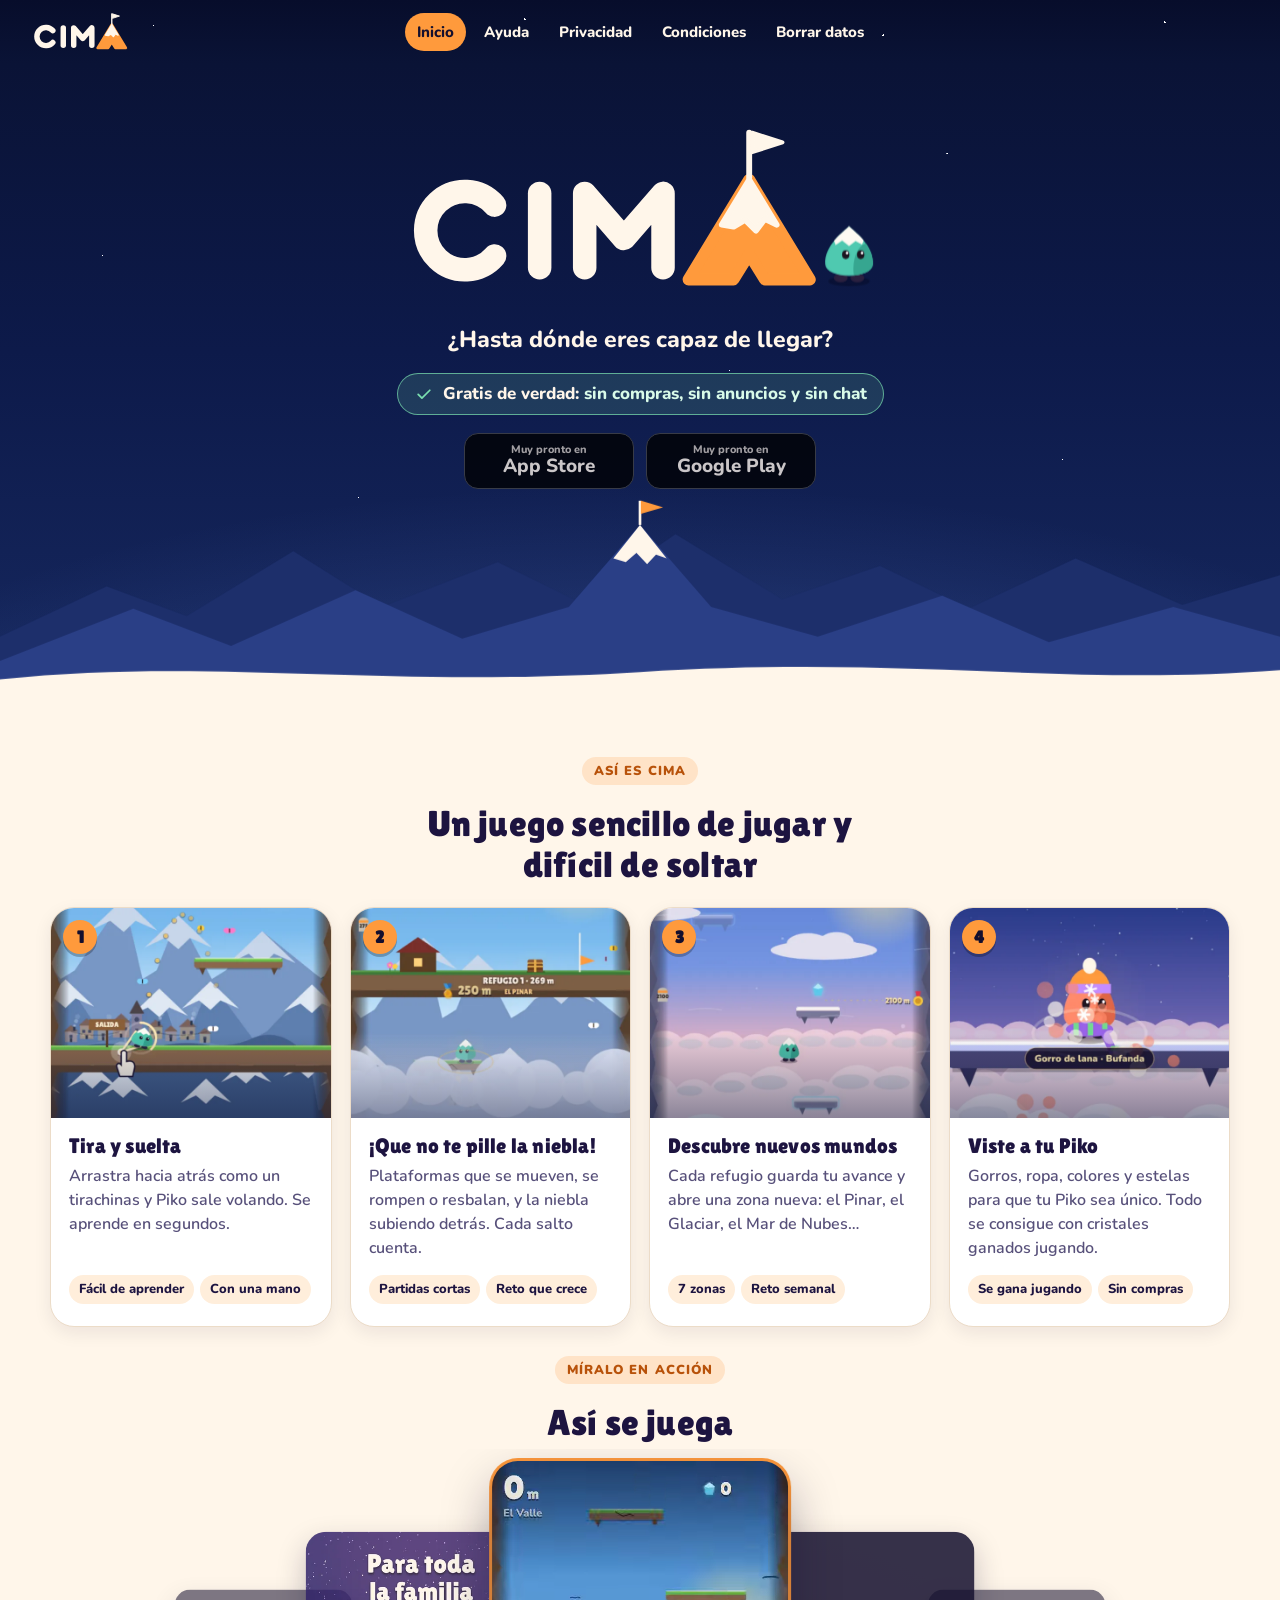
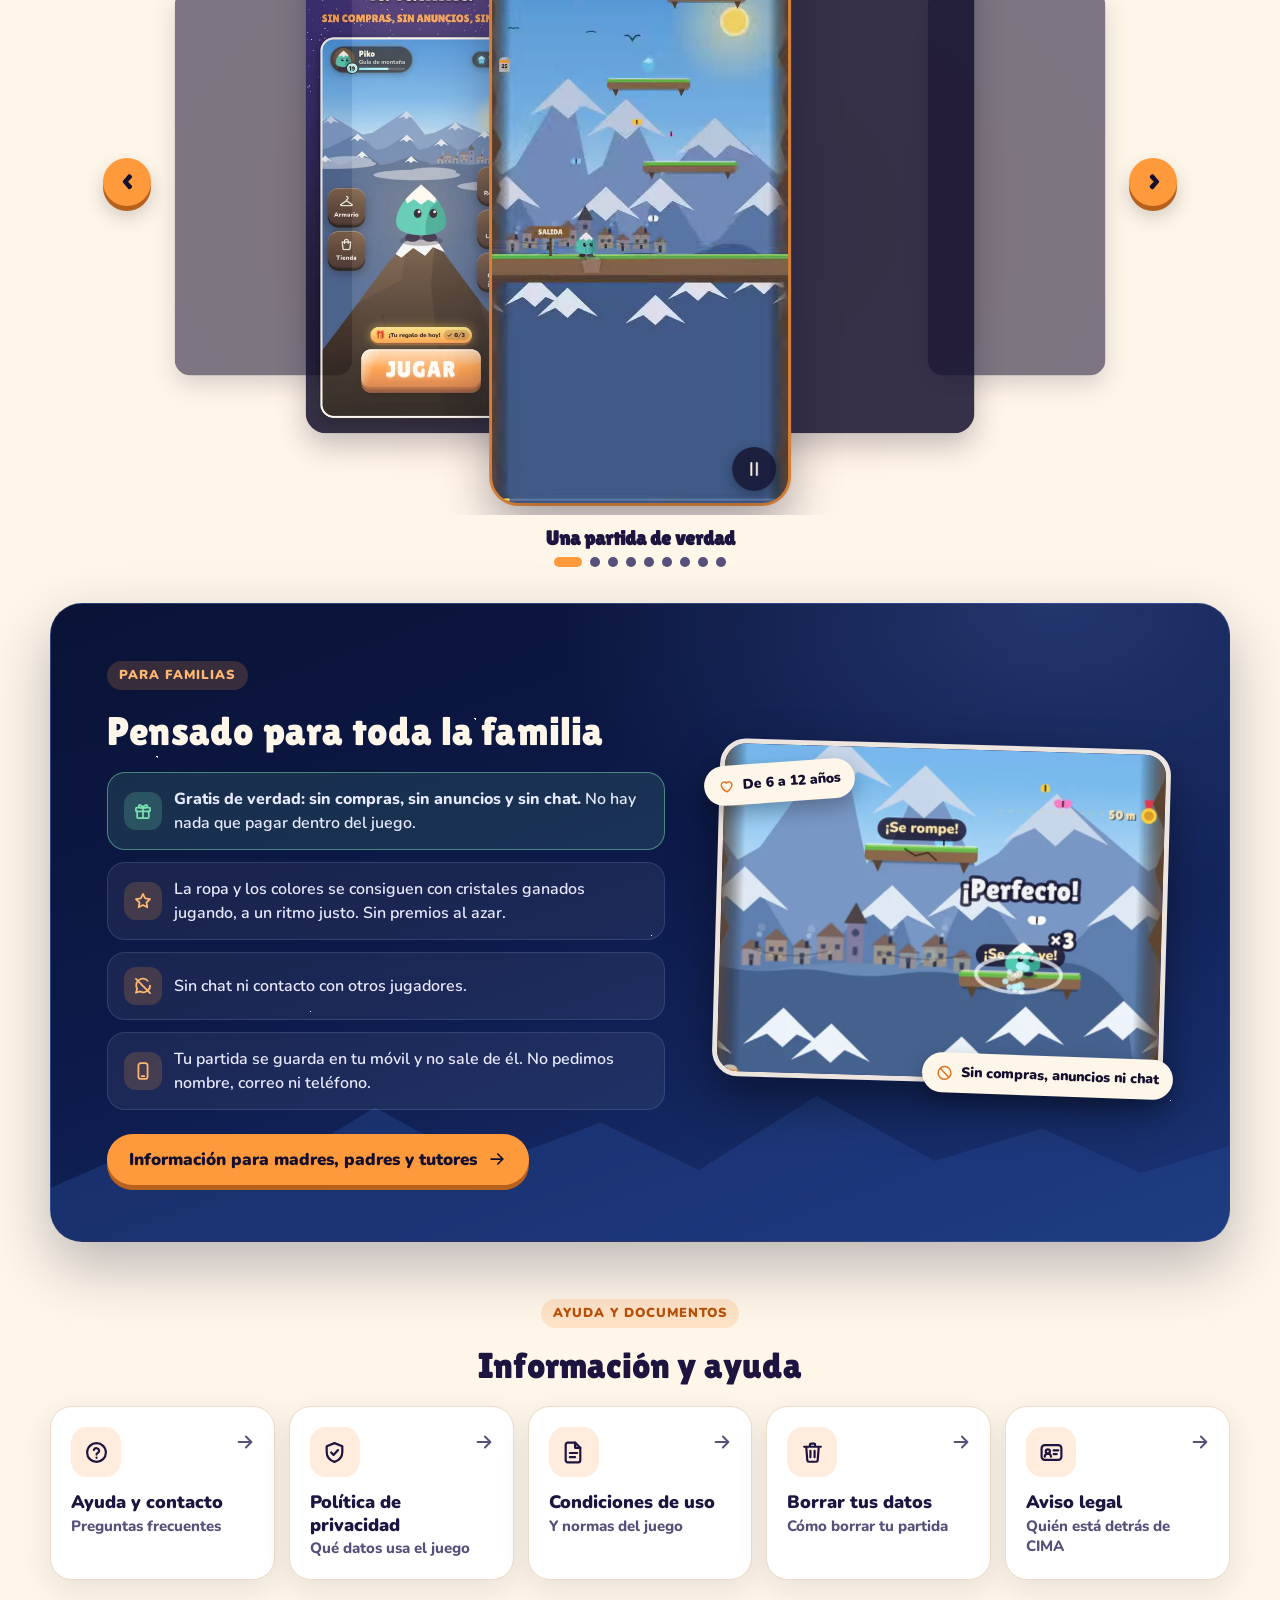
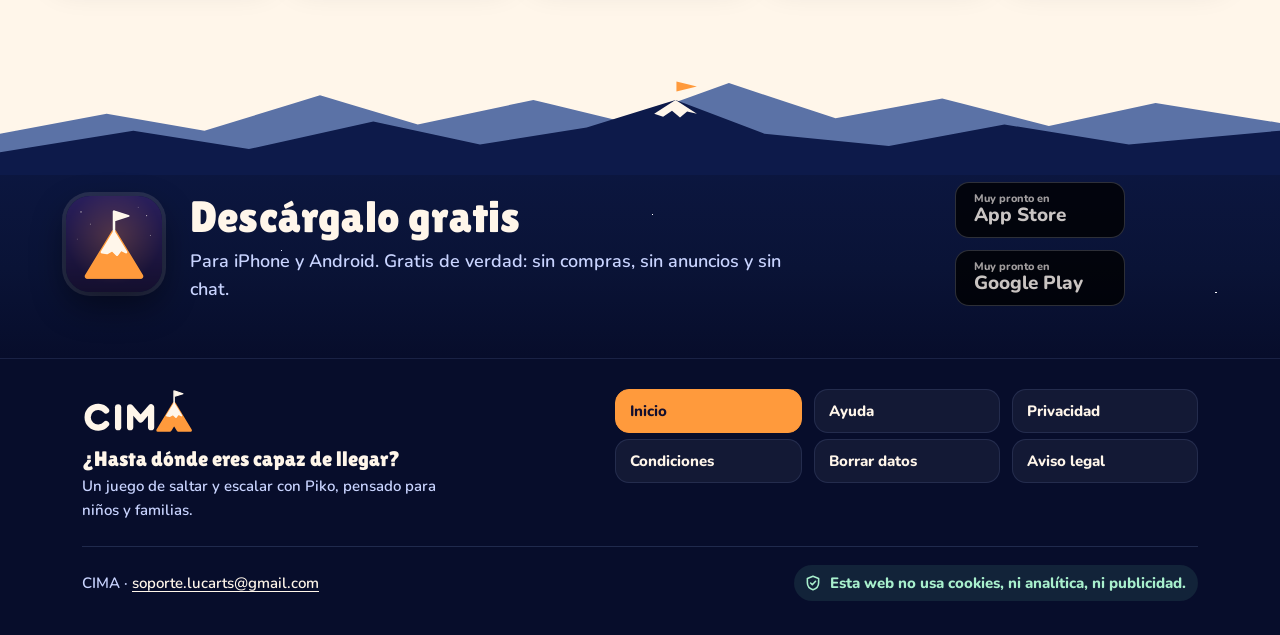
==== commit 0fb3148a: "Quitar el nombre del titular de los sitios no obligatorios de la web Co-Authored-By: Claude Opus 5.5" ====
--- a/index.html
+++ b/index.html
@@ -185,7 +185,7 @@
       <nav aria-label="Pie de página"><a href="index.html" aria-current="page">Inicio</a><a href="soporte.html">Ayuda</a><a href="privacidad.html">Privacidad</a><a href="condiciones.html">Condiciones</a><a href="borrar-cuenta.html">Borrar datos</a><a href="aviso-legal.html">Aviso legal</a></nav>
     </div>
     <div class="pie-legal">
-      <p>CIMA · Lucas Pérez Hernández · <a href="mailto:soporte.lucarts@gmail.com">soporte.lucarts@gmail.com</a></p>
+      <p>CIMA · <a href="mailto:soporte.lucarts@gmail.com">soporte.lucarts@gmail.com</a></p>
       <p class="pie-nc"><svg class="i" aria-hidden="true" focusable="false" fill="none" stroke="currentColor" width="1em" height="1em"><use href="#i-shield"/></svg><span>Esta web no usa cookies, ni analítica, ni publicidad.</span></p>
     </div>
   </div>
